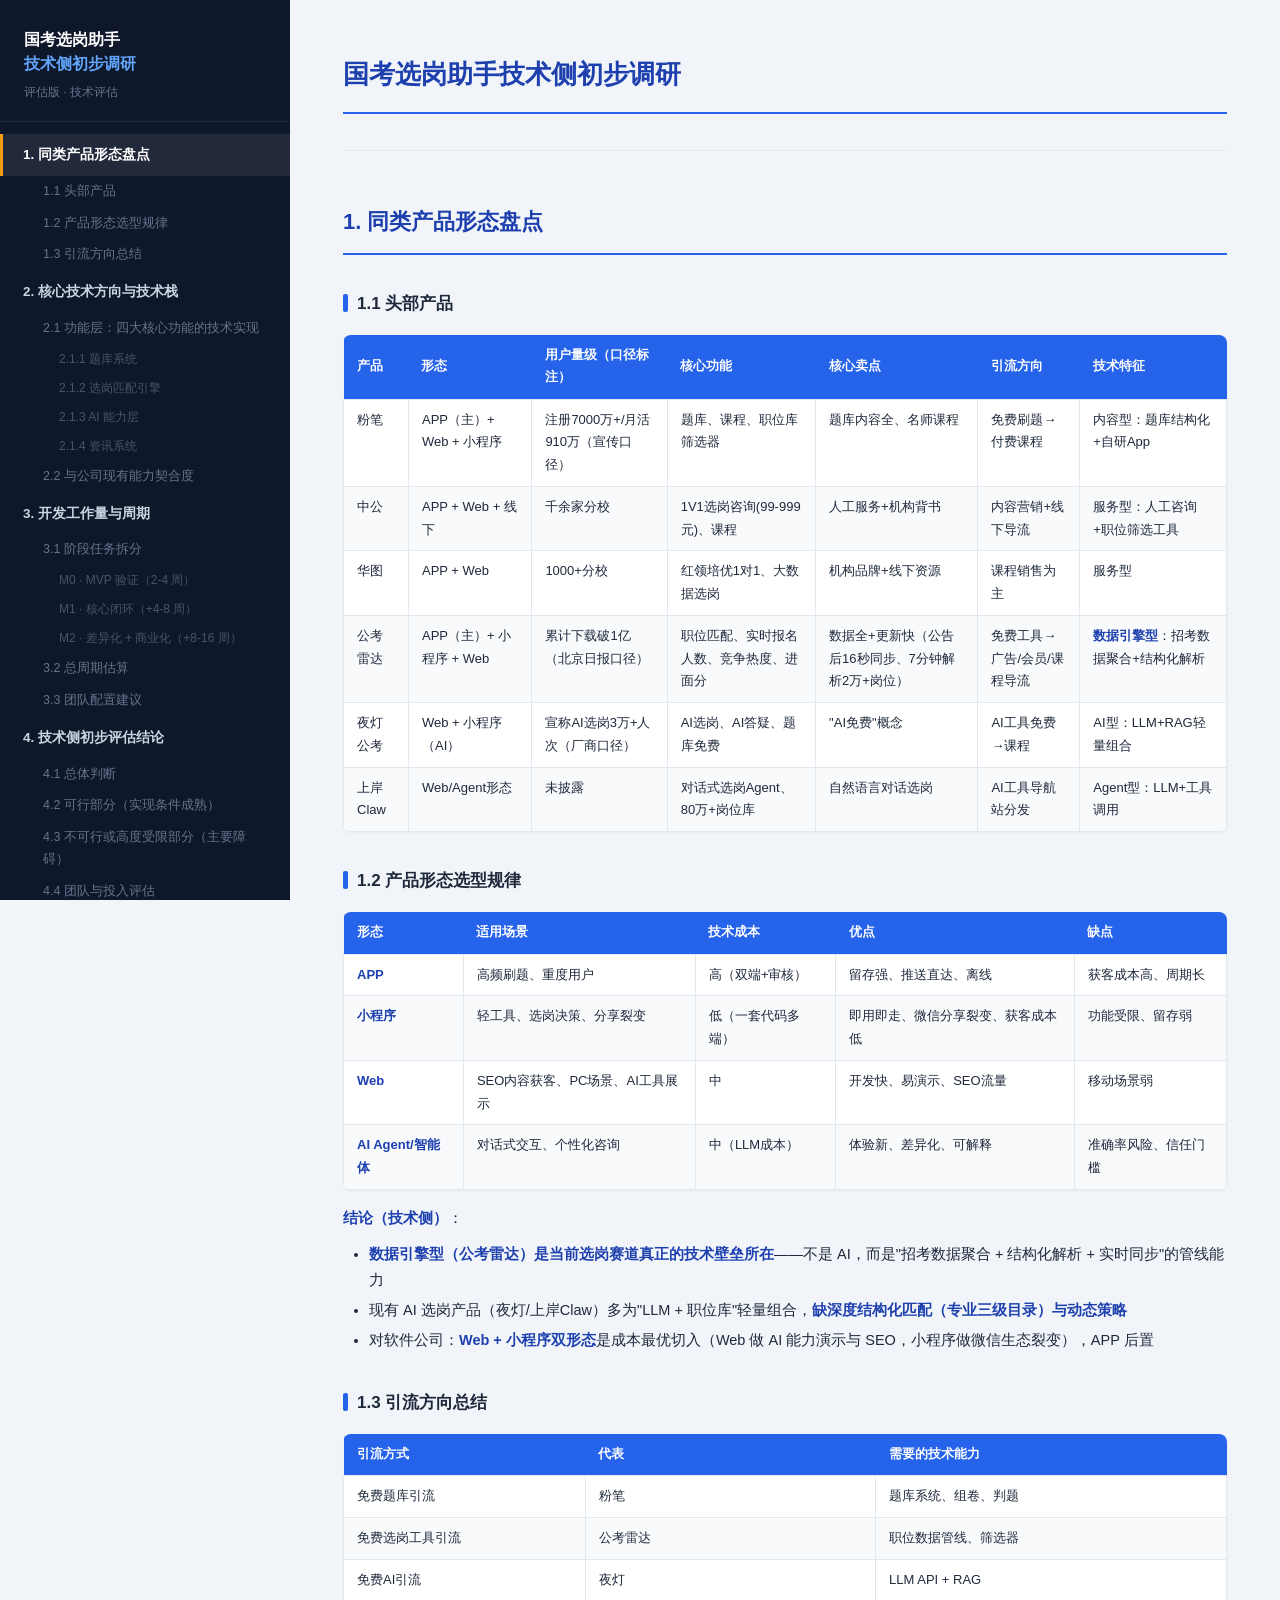
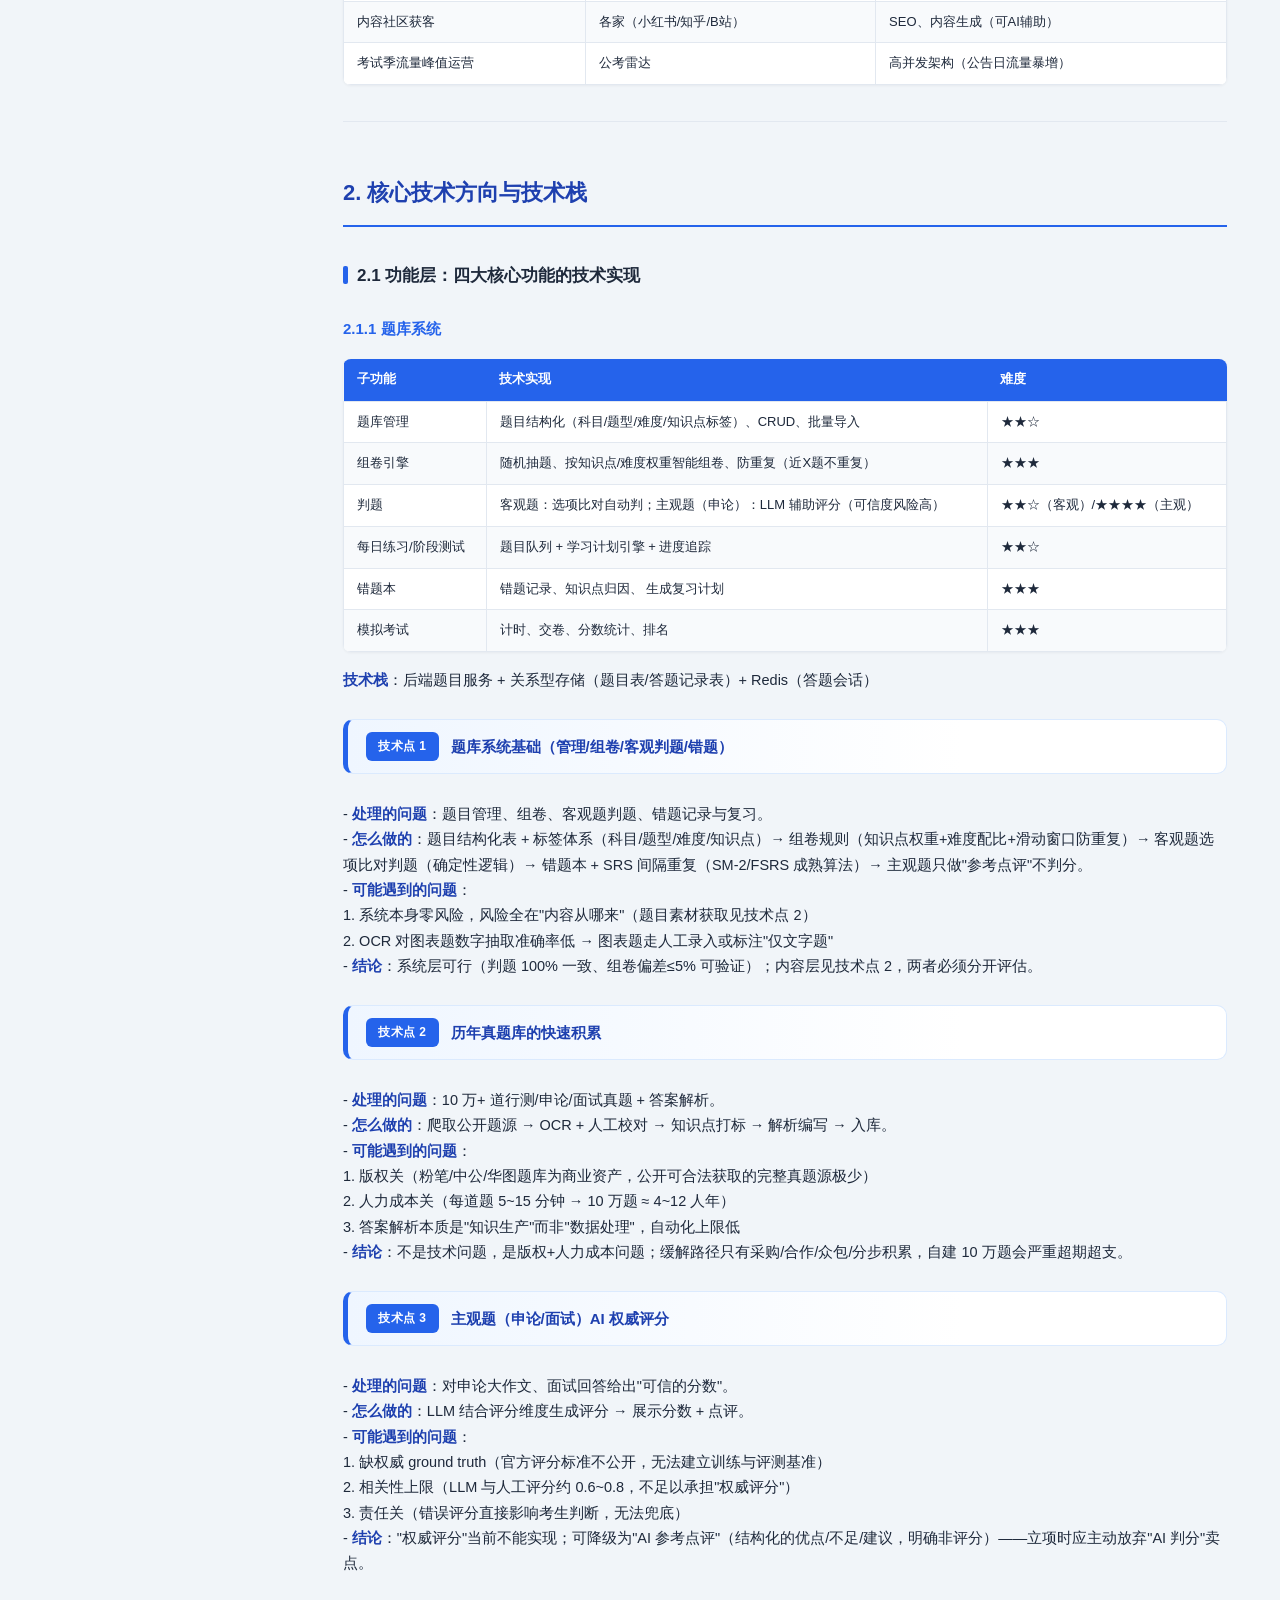
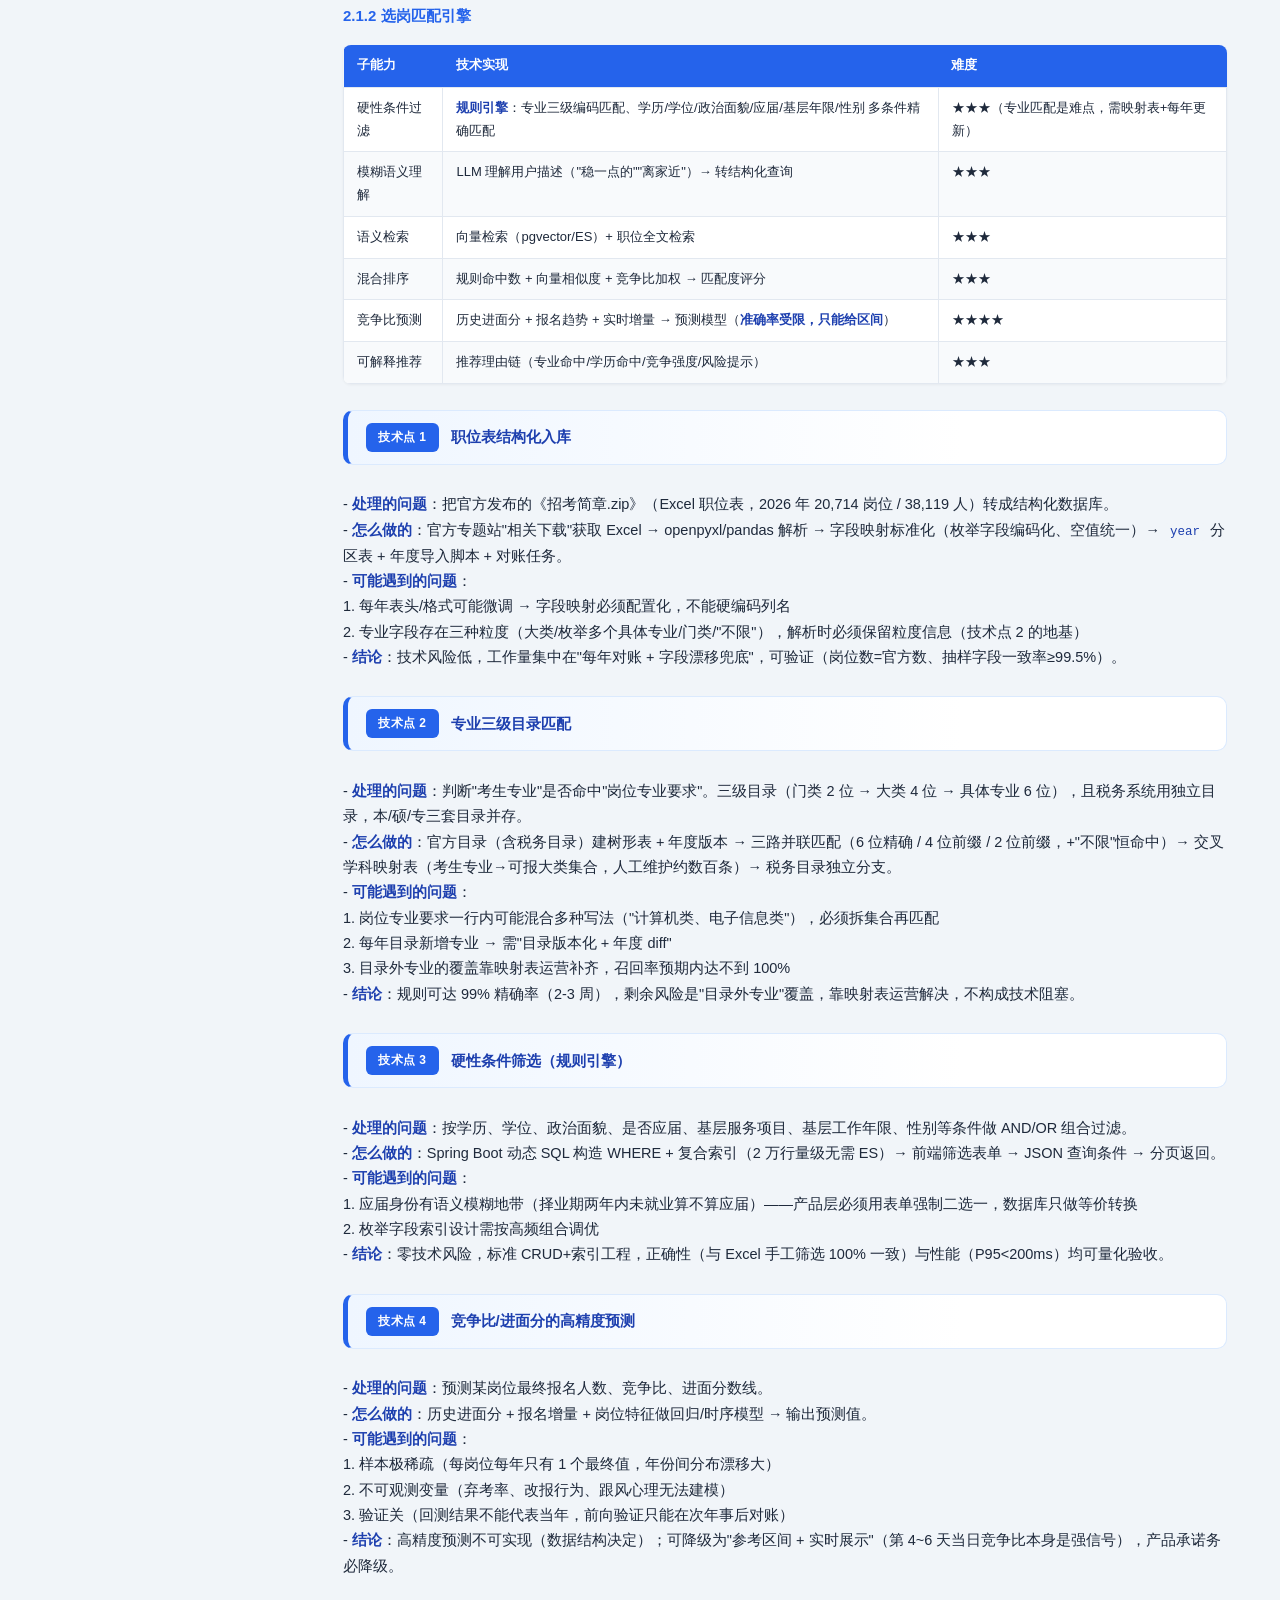
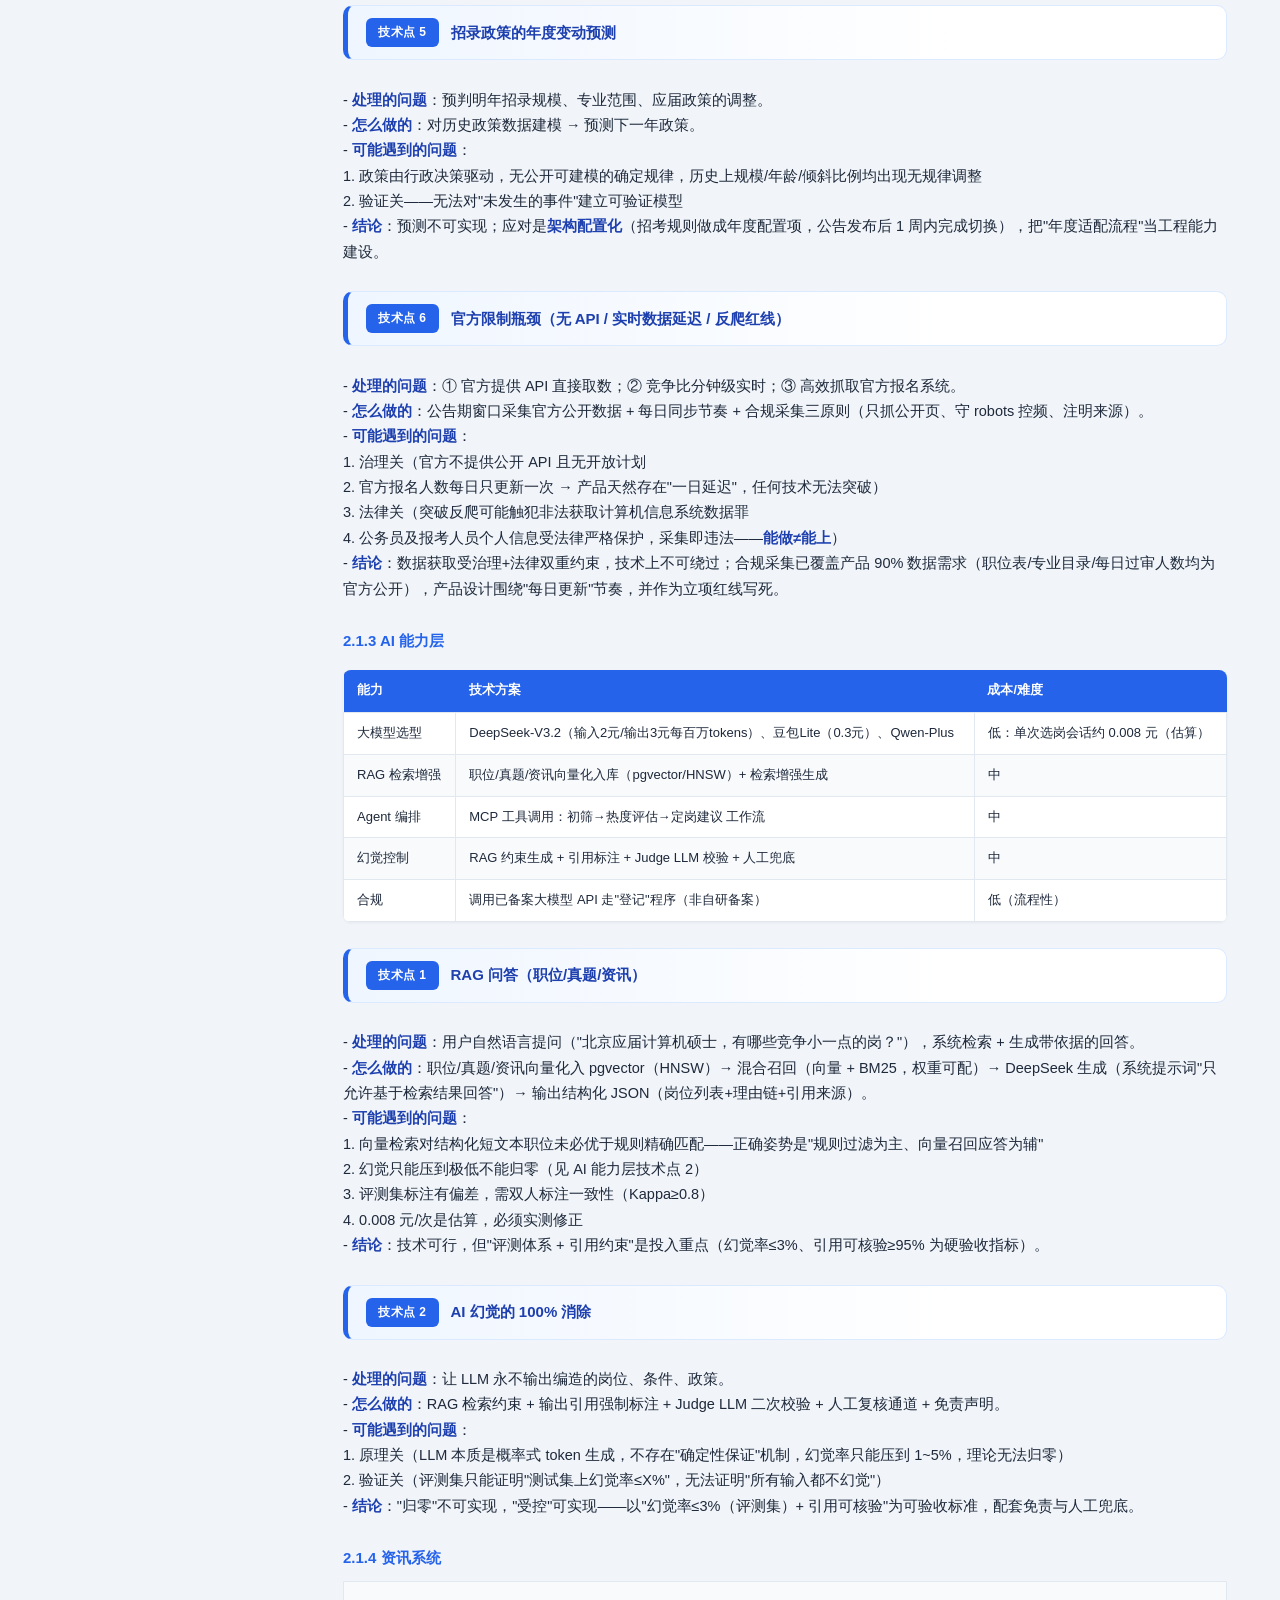
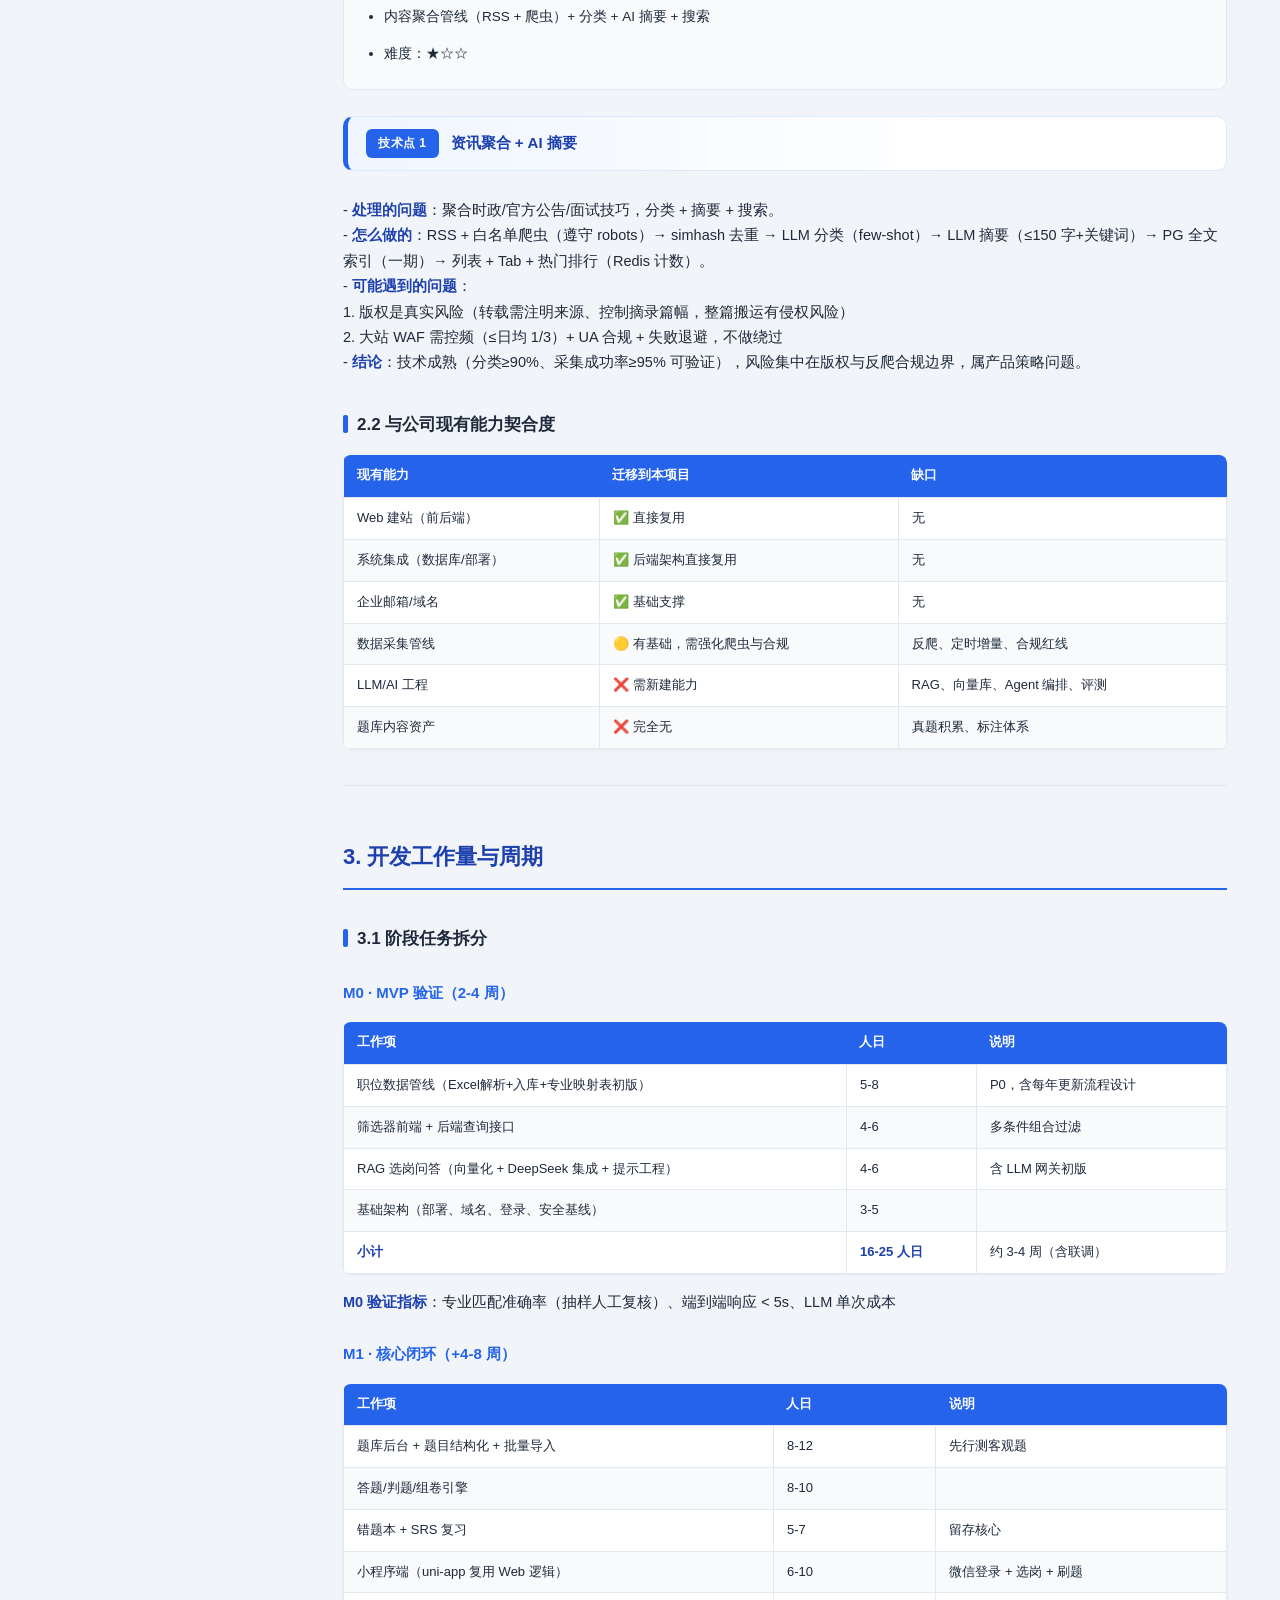
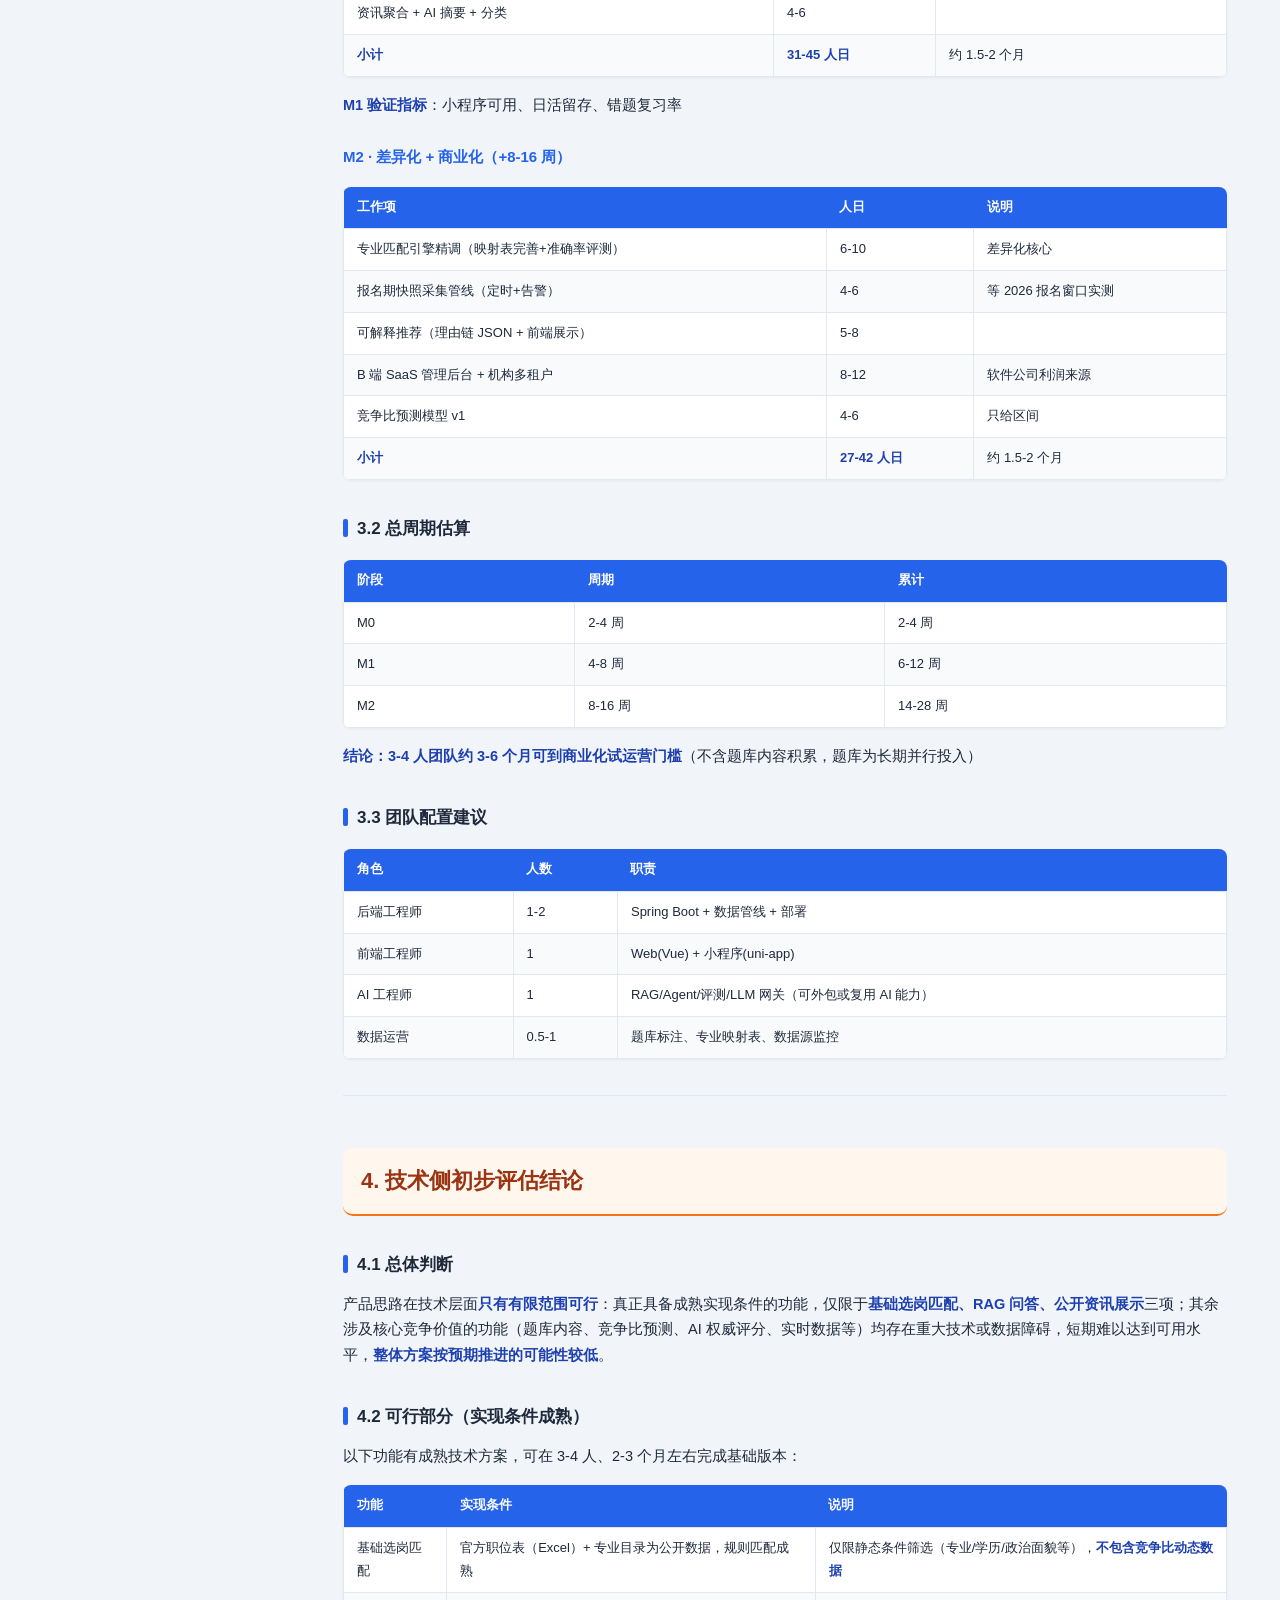
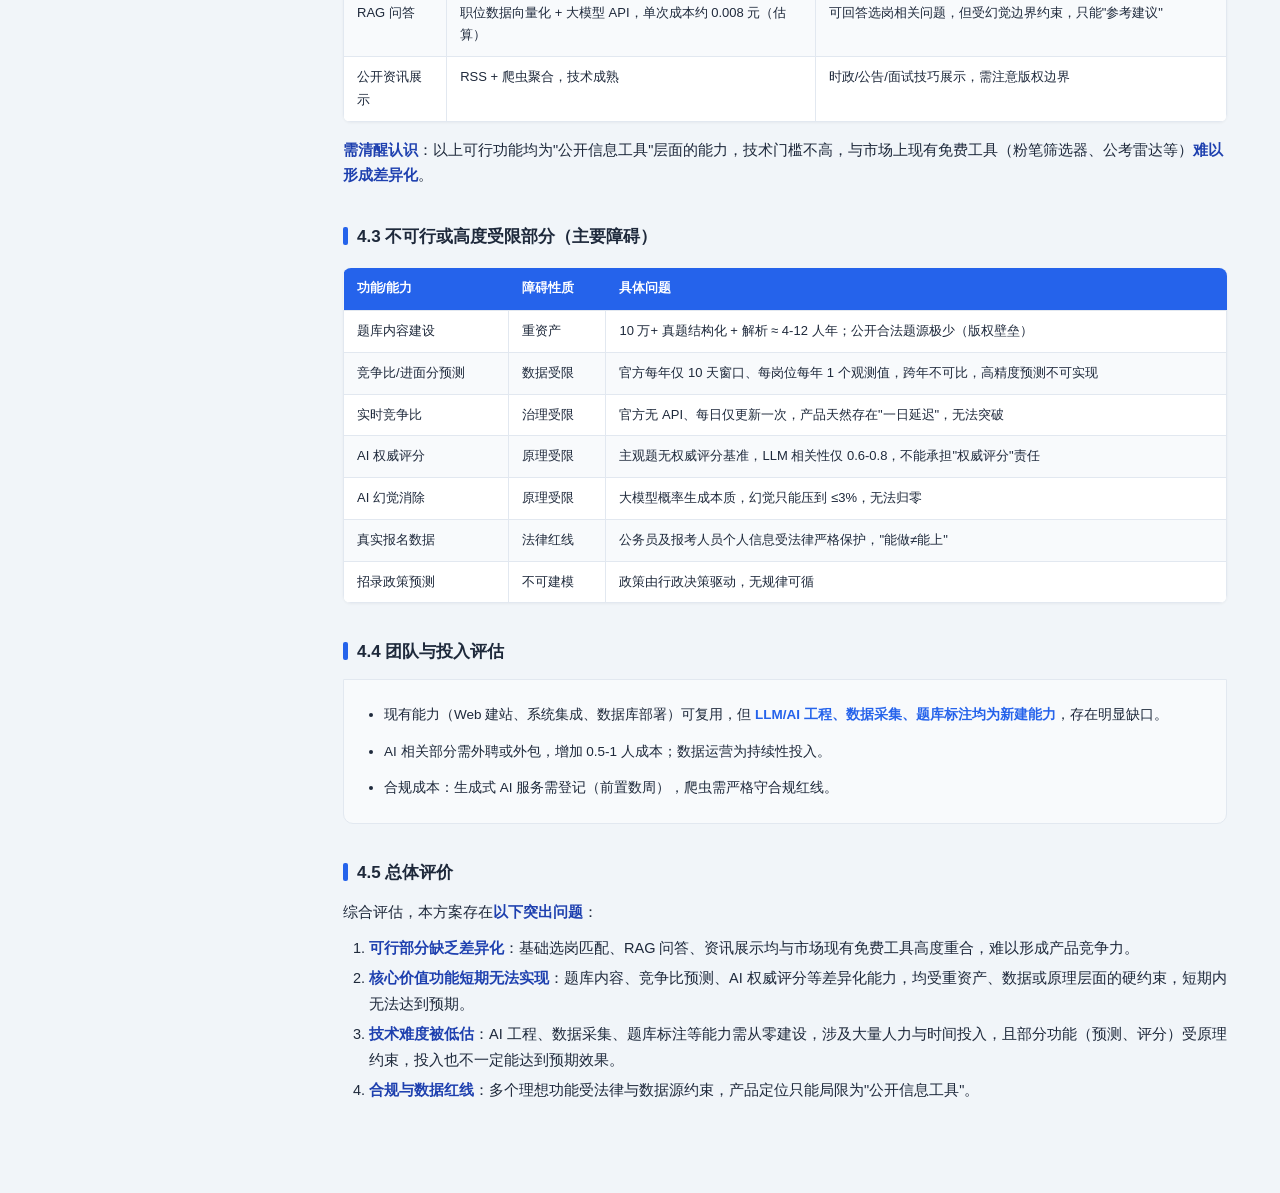
==== guokao-zhaogang-tech-eval.html @ e1d8ab49 "Add 国考选岗助手技术侧初步调研(评估版)页面" ====
<!DOCTYPE html>
<html lang="zh-CN">
<head>
<meta charset="UTF-8">
<meta name="viewport" content="width=device-width, initial-scale=1.0">
<title>国考选岗助手技术侧初步调研（评估版）</title>
<style>
:root{
  --primary:#2563eb;--primary-dark:#1e40af;--primary-light:#eff6ff;
  --accent:#f59e0b;--bg:#f1f5f9;--card:#fff;
  --text:#1e293b;--text2:#475569;--text3:#94a3b8;--border:#e2e8f0;
  --sidebar-bg:#0f172a;--sidebar-text:#94a3b8;--sidebar-active:#fff;
  --risk-bg:#fff7ed;--risk-border:#f97316;--risk-text:#9a3412;
}
*{margin:0;padding:0;box-sizing:border-box;}
html{scroll-behavior:smooth;}
body{font-family:"Microsoft YaHei","PingFang SC","Helvetica Neue",Arial,sans-serif;background:var(--bg);color:var(--text);line-height:1.75;font-size:14.5px;}
a{color:var(--primary);text-decoration:none;}
a:hover{text-decoration:underline;}
.layout{display:flex;min-height:100vh;}
.sidebar{position:fixed;top:0;left:0;width:290px;height:100vh;overflow-y:auto;background:var(--sidebar-bg);padding:28px 0 40px;z-index:100;}
.sidebar::-webkit-scrollbar{width:5px;}
.sidebar::-webkit-scrollbar-thumb{background:#334155;border-radius:3px;}
.side-brand{padding:0 24px 18px;border-bottom:1px solid #1e293b;margin-bottom:12px;}
.side-brand .logo{font-size:16px;font-weight:700;color:#fff;line-height:1.5;}
.side-brand .logo b{color:#60a5fa;}
.side-brand .sub{font-size:12px;color:#64748b;margin-top:6px;}
.nav-h2{display:block;padding:9px 24px 9px 20px;font-size:13.5px;font-weight:600;color:#cbd5e1;border-left:3px solid transparent;transition:all .15s;}
.nav-h3{display:block;padding:5px 24px 5px 40px;font-size:12.5px;color:#64748b;border-left:3px solid transparent;}
.nav-h4{display:block;padding:4px 24px 4px 56px;font-size:12px;color:#475569;border-left:3px solid transparent;}
.nav-h2:hover,.nav-h3:hover,.nav-h4:hover{color:#fff;background:rgba(255,255,255,.05);text-decoration:none;}
.nav-h2.active,.nav-h3.active,.nav-h4.active{color:#fff;border-left-color:var(--accent);background:rgba(255,255,255,.08);}
.main{margin-left:290px;flex:1;min-width:0;padding:0 0 80px;}
.content{max-width:980px;margin:0 auto;padding:44px 48px 0;}
.main h1{font-size:26px;color:var(--primary-dark);margin:8px 0 20px;padding-bottom:14px;border-bottom:2px solid var(--primary);}
.main h2{font-size:22px;color:var(--primary-dark);margin:52px 0 18px;padding-bottom:12px;border-bottom:2px solid var(--primary);scroll-margin-top:20px;}
.main h3{font-size:17px;color:var(--text);margin:34px 0 12px;scroll-margin-top:20px;position:relative;padding-left:14px;}
.main h3::before{content:"";position:absolute;left:0;top:5px;width:5px;height:18px;background:var(--primary);border-radius:2px;}
.main h4{font-size:15px;color:var(--primary);margin:26px 0 10px;scroll-margin-top:20px;}
.main p{margin:11px 0;}
.main strong{color:var(--primary-dark);}
.main ul,.main ol{margin:10px 0 10px 26px;}
.main li{margin:5px 0;}
blockquote{margin:16px 0;padding:12px 18px;background:#f8fafc;border-left:4px solid var(--accent);border-radius:0 8px 8px 0;color:var(--text2);font-size:13.5px;}
table{border-collapse:collapse;width:100%;margin:16px 0;font-size:13px;box-shadow:0 1px 3px rgba(15,23,42,.05);border-radius:8px;overflow:hidden;}
th{background:var(--primary);color:#fff;font-weight:600;padding:10px 13px;text-align:left;font-size:12.5px;}
td{padding:9px 13px;border:1px solid var(--border);vertical-align:top;background:#fff;}
tr:nth-child(even) td{background:#f8fafc;}
tr:hover td{background:var(--primary-light);}
code{background:#f1f5f9;padding:2px 6px;border-radius:4px;font-family:Consolas,Menlo,monospace;font-size:12.5px;color:var(--primary-dark);}
.tp-head{display:flex;align-items:center;gap:12px;margin:26px 0 2px;padding:12px 18px;background:linear-gradient(90deg,var(--primary-light) 0%,#fff 70%);border:1px solid #dbeafe;border-left:5px solid var(--primary);border-radius:10px;}
.tp-badge{flex-shrink:0;background:var(--primary);color:#fff;font-size:12px;font-weight:700;padding:4px 12px;border-radius:6px;letter-spacing:.5px;}
.tp-title{font-size:15px;font-weight:600;color:var(--primary-dark);}
.tp-head ~ ul, .tp-head ~ ul ul{background:#f8fafc;border:1px solid var(--border);border-radius:0 0 10px 10px;padding:14px 18px 14px 40px;margin:0 0 8px;}
.tp-head ~ ul > li{padding:4px 0;font-size:13.5px;}
.tp-head ~ ul li strong{color:var(--primary);}
.tp-head ~ ul ul{margin:6px 0 2px;padding:6px 18px 6px 30px;border:none;border-top:1px dashed var(--border);border-radius:0;background:transparent;}
/* 第4章 风险结论样式 */
.main h2:last-of-type{background:var(--risk-bg);border-bottom:2px solid var(--risk-border);color:var(--risk-text);padding:14px 18px;border-radius:10px;}
hr{border:none;border-top:1px solid var(--border);margin:36px 0;}
@media (max-width:960px){
  .sidebar{display:none;}
  .main{margin-left:0;}
  .content{padding:24px 16px 0;}
}
</style>
</head>
<body>
<div class="layout">
  <aside class="sidebar">
    <div class="side-brand">
      <div class="logo">国考选岗助手<br><b>技术侧初步调研</b></div>
      <div class="sub">评估版 · 技术评估</div>
    </div>
    <nav>
<a class="nav-h2" href="#1-同类产品形态盘点"><span class="nav-ico"></span>1. 同类产品形态盘点</a>
<a class="nav-h3" href="#1-1-头部产品">1.1 头部产品</a>
<a class="nav-h3" href="#1-2-产品形态选型规律">1.2 产品形态选型规律</a>
<a class="nav-h3" href="#1-3-引流方向总结">1.3 引流方向总结</a>
<a class="nav-h2" href="#2-核心技术方向与技术栈"><span class="nav-ico"></span>2. 核心技术方向与技术栈</a>
<a class="nav-h3" href="#2-1-功能层-四大核心功能的技术实现">2.1 功能层：四大核心功能的技术实现</a>
<a class="nav-h4" href="#2-1-1-题库系统">2.1.1 题库系统</a>
<a class="nav-h4" href="#2-1-2-选岗匹配引擎">2.1.2 选岗匹配引擎</a>
<a class="nav-h4" href="#2-1-3-ai-能力层">2.1.3 AI 能力层</a>
<a class="nav-h4" href="#2-1-4-资讯系统">2.1.4 资讯系统</a>
<a class="nav-h3" href="#2-2-与公司现有能力契合度">2.2 与公司现有能力契合度</a>
<a class="nav-h2" href="#3-开发工作量与周期"><span class="nav-ico"></span>3. 开发工作量与周期</a>
<a class="nav-h3" href="#3-1-阶段任务拆分">3.1 阶段任务拆分</a>
<a class="nav-h4" href="#m0-mvp-验证-2-4-周">M0 · MVP 验证（2-4 周）</a>
<a class="nav-h4" href="#m1-核心闭环-4-8-周">M1 · 核心闭环（+4-8 周）</a>
<a class="nav-h4" href="#m2-差异化-商业化-8-16-周">M2 · 差异化 + 商业化（+8-16 周）</a>
<a class="nav-h3" href="#3-2-总周期估算">3.2 总周期估算</a>
<a class="nav-h3" href="#3-3-团队配置建议">3.3 团队配置建议</a>
<a class="nav-h2" href="#4-技术侧初步评估结论"><span class="nav-ico"></span>4. 技术侧初步评估结论</a>
<a class="nav-h3" href="#4-1-总体判断">4.1 总体判断</a>
<a class="nav-h3" href="#4-2-可行部分-实现条件成熟">4.2 可行部分（实现条件成熟）</a>
<a class="nav-h3" href="#4-3-不可行或高度受限部分-主要障碍">4.3 不可行或高度受限部分（主要障碍）</a>
<a class="nav-h3" href="#4-4-团队与投入评估">4.4 团队与投入评估</a>
<a class="nav-h3" href="#4-5-总体评价">4.5 总体评价</a>
    </nav>
  </aside>
  <main class="main">
    <div class="content">
      <h1>国考选岗助手技术侧初步调研</h1>
<hr />
<h2 id="1-同类产品形态盘点">1. 同类产品形态盘点</h2>
<h3 id="1-1-头部产品">1.1 头部产品</h3>
<table>
<thead>
<tr>
<th>产品</th>
<th>形态</th>
<th>用户量级（口径标注）</th>
<th>核心功能</th>
<th>核心卖点</th>
<th>引流方向</th>
<th>技术特征</th>
</tr>
</thead>
<tbody>
<tr>
<td>粉笔</td>
<td>APP（主）+ Web + 小程序</td>
<td>注册7000万+/月活910万（宣传口径）</td>
<td>题库、课程、职位库筛选器</td>
<td>题库内容全、名师课程</td>
<td>免费刷题→付费课程</td>
<td>内容型：题库结构化+自研App</td>
</tr>
<tr>
<td>中公</td>
<td>APP + Web + 线下</td>
<td>千余家分校</td>
<td>1V1选岗咨询(99-999元)、课程</td>
<td>人工服务+机构背书</td>
<td>内容营销+线下导流</td>
<td>服务型：人工咨询+职位筛选工具</td>
</tr>
<tr>
<td>华图</td>
<td>APP + Web</td>
<td>1000+分校</td>
<td>红领培优1对1、大数据选岗</td>
<td>机构品牌+线下资源</td>
<td>课程销售为主</td>
<td>服务型</td>
</tr>
<tr>
<td>公考雷达</td>
<td>APP（主）+ 小程序 + Web</td>
<td>累计下载破1亿（北京日报口径）</td>
<td>职位匹配、实时报名人数、竞争热度、进面分</td>
<td>数据全+更新快（公告后16秒同步、7分钟解析2万+岗位）</td>
<td>免费工具→广告/会员/课程导流</td>
<td><strong>数据引擎型</strong>：招考数据聚合+结构化解析</td>
</tr>
<tr>
<td>夜灯公考</td>
<td>Web + 小程序（AI）</td>
<td>宣称AI选岗3万+人次（厂商口径）</td>
<td>AI选岗、AI答疑、题库免费</td>
<td>"AI免费"概念</td>
<td>AI工具免费→课程</td>
<td>AI型：LLM+RAG轻量组合</td>
</tr>
<tr>
<td>上岸Claw</td>
<td>Web/Agent形态</td>
<td>未披露</td>
<td>对话式选岗Agent、80万+岗位库</td>
<td>自然语言对话选岗</td>
<td>AI工具导航站分发</td>
<td>Agent型：LLM+工具调用</td>
</tr>
</tbody>
</table>
<h3 id="1-2-产品形态选型规律">1.2 产品形态选型规律</h3>
<table>
<thead>
<tr>
<th>形态</th>
<th>适用场景</th>
<th>技术成本</th>
<th>优点</th>
<th>缺点</th>
</tr>
</thead>
<tbody>
<tr>
<td><strong>APP</strong></td>
<td>高频刷题、重度用户</td>
<td>高（双端+审核）</td>
<td>留存强、推送直达、离线</td>
<td>获客成本高、周期长</td>
</tr>
<tr>
<td><strong>小程序</strong></td>
<td>轻工具、选岗决策、分享裂变</td>
<td>低（一套代码多端）</td>
<td>即用即走、微信分享裂变、获客成本低</td>
<td>功能受限、留存弱</td>
</tr>
<tr>
<td><strong>Web</strong></td>
<td>SEO内容获客、PC场景、AI工具展示</td>
<td>中</td>
<td>开发快、易演示、SEO流量</td>
<td>移动场景弱</td>
</tr>
<tr>
<td><strong>AI Agent/智能体</strong></td>
<td>对话式交互、个性化咨询</td>
<td>中（LLM成本）</td>
<td>体验新、差异化、可解释</td>
<td>准确率风险、信任门槛</td>
</tr>
</tbody>
</table>
<p><strong>结论（技术侧）</strong>：</p>
<ul>
<li><strong>数据引擎型（公考雷达）是当前选岗赛道真正的技术壁垒所在</strong>——不是 AI，而是"招考数据聚合 + 结构化解析 + 实时同步"的管线能力</li>
<li>现有 AI 选岗产品（夜灯/上岸Claw）多为"LLM + 职位库"轻量组合，<strong>缺深度结构化匹配（专业三级目录）与动态策略</strong></li>
<li>对软件公司：<strong>Web + 小程序双形态</strong>是成本最优切入（Web 做 AI 能力演示与 SEO，小程序做微信生态裂变），APP 后置</li>
</ul>
<h3 id="1-3-引流方向总结">1.3 引流方向总结</h3>
<table>
<thead>
<tr>
<th>引流方式</th>
<th>代表</th>
<th>需要的技术能力</th>
</tr>
</thead>
<tbody>
<tr>
<td>免费题库引流</td>
<td>粉笔</td>
<td>题库系统、组卷、判题</td>
</tr>
<tr>
<td>免费选岗工具引流</td>
<td>公考雷达</td>
<td>职位数据管线、筛选器</td>
</tr>
<tr>
<td>免费AI引流</td>
<td>夜灯</td>
<td>LLM API + RAG</td>
</tr>
<tr>
<td>内容社区获客</td>
<td>各家（小红书/知乎/B站）</td>
<td>SEO、内容生成（可AI辅助）</td>
</tr>
<tr>
<td>考试季流量峰值运营</td>
<td>公考雷达</td>
<td>高并发架构（公告日流量暴增）</td>
</tr>
</tbody>
</table>
<hr />
<h2 id="2-核心技术方向与技术栈">2. 核心技术方向与技术栈</h2>
<h3 id="2-1-功能层-四大核心功能的技术实现">2.1 功能层：四大核心功能的技术实现</h3>
<h4 id="2-1-1-题库系统">2.1.1 题库系统</h4>
<table>
<thead>
<tr>
<th>子功能</th>
<th>技术实现</th>
<th>难度</th>
</tr>
</thead>
<tbody>
<tr>
<td>题库管理</td>
<td>题目结构化（科目/题型/难度/知识点标签）、CRUD、批量导入</td>
<td>★★☆</td>
</tr>
<tr>
<td>组卷引擎</td>
<td>随机抽题、按知识点/难度权重智能组卷、防重复（近X题不重复）</td>
<td>★★★</td>
</tr>
<tr>
<td>判题</td>
<td>客观题：选项比对自动判；主观题（申论）：LLM 辅助评分（可信度风险高）</td>
<td>★★☆（客观）/★★★★（主观）</td>
</tr>
<tr>
<td>每日练习/阶段测试</td>
<td>题目队列 + 学习计划引擎 + 进度追踪</td>
<td>★★☆</td>
</tr>
<tr>
<td>错题本</td>
<td>错题记录、知识点归因、 生成复习计划</td>
<td>★★★</td>
</tr>
<tr>
<td>模拟考试</td>
<td>计时、交卷、分数统计、排名</td>
<td>★★★</td>
</tr>
</tbody>
</table>
<p><strong>技术栈</strong>：后端题目服务 + 关系型存储（题目表/答题记录表）+ Redis（答题会话）</p>
<p><div class="tp-head"><span class="tp-badge">技术点 1</span><span class="tp-title">题库系统基础（管理/组卷/客观判题/错题）</span></div><br />
- <strong>处理的问题</strong>：题目管理、组卷、客观题判题、错题记录与复习。<br />
- <strong>怎么做的</strong>：题目结构化表 + 标签体系（科目/题型/难度/知识点）→ 组卷规则（知识点权重+难度配比+滑动窗口防重复）→ 客观题选项比对判题（确定性逻辑）→ 错题本 + SRS 间隔重复（SM-2/FSRS 成熟算法）→ 主观题只做"参考点评"不判分。<br />
- <strong>可能遇到的问题</strong>：<br />
   1. 系统本身零风险，风险全在"内容从哪来"（题目素材获取见技术点 2）<br />
   2. OCR 对图表题数字抽取准确率低 → 图表题走人工录入或标注"仅文字题"<br />
- <strong>结论</strong>：系统层可行（判题 100% 一致、组卷偏差≤5% 可验证）；内容层见技术点 2，两者必须分开评估。</p>
<p><div class="tp-head"><span class="tp-badge">技术点 2</span><span class="tp-title">历年真题库的快速积累</span></div><br />
- <strong>处理的问题</strong>：10 万+ 道行测/申论/面试真题 + 答案解析。<br />
- <strong>怎么做的</strong>：爬取公开题源 → OCR + 人工校对 → 知识点打标 → 解析编写 → 入库。<br />
- <strong>可能遇到的问题</strong>：<br />
   1. 版权关（粉笔/中公/华图题库为商业资产，公开可合法获取的完整真题源极少）<br />
   2. 人力成本关（每道题 5~15 分钟 → 10 万题 ≈ 4~12 人年）<br />
   3. 答案解析本质是"知识生产"而非"数据处理"，自动化上限低<br />
- <strong>结论</strong>：不是技术问题，是版权+人力成本问题；缓解路径只有采购/合作/众包/分步积累，自建 10 万题会严重超期超支。</p>
<p><div class="tp-head"><span class="tp-badge">技术点 3</span><span class="tp-title">主观题（申论/面试）AI 权威评分</span></div><br />
- <strong>处理的问题</strong>：对申论大作文、面试回答给出"可信的分数"。<br />
- <strong>怎么做的</strong>：LLM 结合评分维度生成评分 → 展示分数 + 点评。<br />
- <strong>可能遇到的问题</strong>：<br />
   1. 缺权威 ground truth（官方评分标准不公开，无法建立训练与评测基准）<br />
   2. 相关性上限（LLM 与人工评分约 0.6~0.8，不足以承担"权威评分"）<br />
   3. 责任关（错误评分直接影响考生判断，无法兜底）<br />
- <strong>结论</strong>："权威评分"当前不能实现；可降级为"AI 参考点评"（结构化的优点/不足/建议，明确非评分）——立项时应主动放弃"AI 判分"卖点。</p>
<h4 id="2-1-2-选岗匹配引擎">2.1.2 选岗匹配引擎</h4>
<table>
<thead>
<tr>
<th>子能力</th>
<th>技术实现</th>
<th>难度</th>
</tr>
</thead>
<tbody>
<tr>
<td>硬性条件过滤</td>
<td><strong>规则引擎</strong>：专业三级编码匹配、学历/学位/政治面貌/应届/基层年限/性别 多条件精确匹配</td>
<td>★★★（专业匹配是难点，需映射表+每年更新）</td>
</tr>
<tr>
<td>模糊语义理解</td>
<td>LLM 理解用户描述（"稳一点的""离家近"）→ 转结构化查询</td>
<td>★★★</td>
</tr>
<tr>
<td>语义检索</td>
<td>向量检索（pgvector/ES）+ 职位全文检索</td>
<td>★★★</td>
</tr>
<tr>
<td>混合排序</td>
<td>规则命中数 + 向量相似度 + 竞争比加权 → 匹配度评分</td>
<td>★★★</td>
</tr>
<tr>
<td>竞争比预测</td>
<td>历史进面分 + 报名趋势 + 实时增量 → 预测模型（<strong>准确率受限，只能给区间</strong>）</td>
<td>★★★★</td>
</tr>
<tr>
<td>可解释推荐</td>
<td>推荐理由链（专业命中/学历命中/竞争强度/风险提示）</td>
<td>★★★</td>
</tr>
</tbody>
</table>
<p><div class="tp-head"><span class="tp-badge">技术点 1</span><span class="tp-title">职位表结构化入库</span></div><br />
- <strong>处理的问题</strong>：把官方发布的《招考简章.zip》（Excel 职位表，2026 年 20,714 岗位 / 38,119 人）转成结构化数据库。<br />
- <strong>怎么做的</strong>：官方专题站"相关下载"获取 Excel → openpyxl/pandas 解析 → 字段映射标准化（枚举字段编码化、空值统一）→ <code>year</code> 分区表 + 年度导入脚本 + 对账任务。<br />
- <strong>可能遇到的问题</strong>：<br />
   1. 每年表头/格式可能微调 → 字段映射必须配置化，不能硬编码列名<br />
   2. 专业字段存在三种粒度（大类/枚举多个具体专业/门类/"不限"），解析时必须保留粒度信息（技术点 2 的地基）<br />
- <strong>结论</strong>：技术风险低，工作量集中在"每年对账 + 字段漂移兜底"，可验证（岗位数=官方数、抽样字段一致率≥99.5%）。</p>
<p><div class="tp-head"><span class="tp-badge">技术点 2</span><span class="tp-title">专业三级目录匹配</span></div><br />
- <strong>处理的问题</strong>：判断"考生专业"是否命中"岗位专业要求"。三级目录（门类 2 位 → 大类 4 位 → 具体专业 6 位），且税务系统用独立目录，本/硕/专三套目录并存。<br />
- <strong>怎么做的</strong>：官方目录（含税务目录）建树形表 + 年度版本 → 三路并联匹配（6 位精确 / 4 位前缀 / 2 位前缀，+"不限"恒命中）→ 交叉学科映射表（考生专业→可报大类集合，人工维护约数百条）→ 税务目录独立分支。<br />
- <strong>可能遇到的问题</strong>：<br />
   1. 岗位专业要求一行内可能混合多种写法（"计算机类、电子信息类"），必须拆集合再匹配<br />
   2. 每年目录新增专业 → 需"目录版本化 + 年度 diff"<br />
   3. 目录外专业的覆盖靠映射表运营补齐，召回率预期内达不到 100%<br />
- <strong>结论</strong>：规则可达 99% 精确率（2-3 周），剩余风险是"目录外专业"覆盖，靠映射表运营解决，不构成技术阻塞。</p>
<p><div class="tp-head"><span class="tp-badge">技术点 3</span><span class="tp-title">硬性条件筛选（规则引擎）</span></div><br />
- <strong>处理的问题</strong>：按学历、学位、政治面貌、是否应届、基层服务项目、基层工作年限、性别等条件做 AND/OR 组合过滤。<br />
- <strong>怎么做的</strong>：Spring Boot 动态 SQL 构造 WHERE + 复合索引（2 万行量级无需 ES）→ 前端筛选表单 → JSON 查询条件 → 分页返回。<br />
- <strong>可能遇到的问题</strong>：<br />
   1. 应届身份有语义模糊地带（择业期两年内未就业算不算应届）——产品层必须用表单强制二选一，数据库只做等价转换<br />
   2. 枚举字段索引设计需按高频组合调优<br />
- <strong>结论</strong>：零技术风险，标准 CRUD+索引工程，正确性（与 Excel 手工筛选 100% 一致）与性能（P95&lt;200ms）均可量化验收。</p>
<p><div class="tp-head"><span class="tp-badge">技术点 4</span><span class="tp-title">竞争比/进面分的高精度预测</span></div><br />
- <strong>处理的问题</strong>：预测某岗位最终报名人数、竞争比、进面分数线。<br />
- <strong>怎么做的</strong>：历史进面分 + 报名增量 + 岗位特征做回归/时序模型 → 输出预测值。<br />
- <strong>可能遇到的问题</strong>：<br />
   1. 样本极稀疏（每岗位每年只有 1 个最终值，年份间分布漂移大）<br />
   2. 不可观测变量（弃考率、改报行为、跟风心理无法建模）<br />
   3. 验证关（回测结果不能代表当年，前向验证只能在次年事后对账）<br />
- <strong>结论</strong>：高精度预测不可实现（数据结构决定）；可降级为"参考区间 + 实时展示"（第 4~6 天当日竞争比本身是强信号），产品承诺务必降级。</p>
<p><div class="tp-head"><span class="tp-badge">技术点 5</span><span class="tp-title">招录政策的年度变动预测</span></div><br />
- <strong>处理的问题</strong>：预判明年招录规模、专业范围、应届政策的调整。<br />
- <strong>怎么做的</strong>：对历史政策数据建模 → 预测下一年政策。<br />
- <strong>可能遇到的问题</strong>：<br />
   1. 政策由行政决策驱动，无公开可建模的确定规律，历史上规模/年龄/倾斜比例均出现无规律调整<br />
   2. 验证关——无法对"未发生的事件"建立可验证模型<br />
- <strong>结论</strong>：预测不可实现；应对是<strong>架构配置化</strong>（招考规则做成年度配置项，公告发布后 1 周内完成切换），把"年度适配流程"当工程能力建设。</p>
<p><div class="tp-head"><span class="tp-badge">技术点 6</span><span class="tp-title">官方限制瓶颈（无 API / 实时数据延迟 / 反爬红线）</span></div><br />
- <strong>处理的问题</strong>：① 官方提供 API 直接取数；② 竞争比分钟级实时；③ 高效抓取官方报名系统。<br />
- <strong>怎么做的</strong>：公告期窗口采集官方公开数据 + 每日同步节奏 + 合规采集三原则（只抓公开页、守 robots 控频、注明来源）。<br />
- <strong>可能遇到的问题</strong>：<br />
   1. 治理关（官方不提供公开 API 且无开放计划<br />
   2. 官方报名人数每日只更新一次 → 产品天然存在"一日延迟"，任何技术无法突破）<br />
   3. 法律关（突破反爬可能触犯非法获取计算机信息系统数据罪<br />
   4. 公务员及报考人员个人信息受法律严格保护，采集即违法——<strong>能做≠能上</strong>）<br />
- <strong>结论</strong>：数据获取受治理+法律双重约束，技术上不可绕过；合规采集已覆盖产品 90% 数据需求（职位表/专业目录/每日过审人数均为官方公开），产品设计围绕"每日更新"节奏，并作为立项红线写死。</p>
<h4 id="2-1-3-ai-能力层">2.1.3 AI 能力层</h4>
<table>
<thead>
<tr>
<th>能力</th>
<th>技术方案</th>
<th>成本/难度</th>
</tr>
</thead>
<tbody>
<tr>
<td>大模型选型</td>
<td>DeepSeek-V3.2（输入2元/输出3元每百万tokens）、豆包Lite（0.3元）、Qwen-Plus</td>
<td>低：单次选岗会话约 0.008 元（估算）</td>
</tr>
<tr>
<td>RAG 检索增强</td>
<td>职位/真题/资讯向量化入库（pgvector/HNSW）+ 检索增强生成</td>
<td>中</td>
</tr>
<tr>
<td>Agent 编排</td>
<td>MCP 工具调用：初筛→热度评估→定岗建议 工作流</td>
<td>中</td>
</tr>
<tr>
<td>幻觉控制</td>
<td>RAG 约束生成 + 引用标注 + Judge LLM 校验 + 人工兜底</td>
<td>中</td>
</tr>
<tr>
<td>合规</td>
<td>调用已备案大模型 API 走"登记"程序（非自研备案）</td>
<td>低（流程性）</td>
</tr>
</tbody>
</table>
<p><div class="tp-head"><span class="tp-badge">技术点 1</span><span class="tp-title">RAG 问答（职位/真题/资讯）</span></div><br />
- <strong>处理的问题</strong>：用户自然语言提问（"北京应届计算机硕士，有哪些竞争小一点的岗？"），系统检索 + 生成带依据的回答。<br />
- <strong>怎么做的</strong>：职位/真题/资讯向量化入 pgvector（HNSW）→ 混合召回（向量 + BM25，权重可配）→ DeepSeek 生成（系统提示词"只允许基于检索结果回答"）→ 输出结构化 JSON（岗位列表+理由链+引用来源）。<br />
- <strong>可能遇到的问题</strong>：<br />
   1. 向量检索对结构化短文本职位未必优于规则精确匹配——正确姿势是"规则过滤为主、向量召回应答为辅"<br />
   2. 幻觉只能压到极低不能归零（见 AI 能力层技术点 2）<br />
   3. 评测集标注有偏差，需双人标注一致性（Kappa≥0.8）<br />
   4. 0.008 元/次是估算，必须实测修正<br />
- <strong>结论</strong>：技术可行，但"评测体系 + 引用约束"是投入重点（幻觉率≤3%、引用可核验≥95% 为硬验收指标）。</p>
<p><div class="tp-head"><span class="tp-badge">技术点 2</span><span class="tp-title">AI 幻觉的 100% 消除</span></div><br />
- <strong>处理的问题</strong>：让 LLM 永不输出编造的岗位、条件、政策。<br />
- <strong>怎么做的</strong>：RAG 检索约束 + 输出引用强制标注 + Judge LLM 二次校验 + 人工复核通道 + 免责声明。<br />
- <strong>可能遇到的问题</strong>：<br />
   1. 原理关（LLM 本质是概率式 token 生成，不存在"确定性保证"机制，幻觉率只能压到 1~5%，理论无法归零）<br />
   2. 验证关（评测集只能证明"测试集上幻觉率≤X%"，无法证明"所有输入都不幻觉"）<br />
- <strong>结论</strong>："归零"不可实现，"受控"可实现——以"幻觉率≤3%（评测集）+ 引用可核验"为可验收标准，配套免责与人工兜底。</p>
<h4 id="2-1-4-资讯系统">2.1.4 资讯系统</h4>
<ul>
<li>内容聚合管线（RSS + 爬虫）+ 分类 + AI 摘要 + 搜索</li>
<li>难度：★☆☆</li>
</ul>
<p><div class="tp-head"><span class="tp-badge">技术点 1</span><span class="tp-title">资讯聚合 + AI 摘要</span></div><br />
- <strong>处理的问题</strong>：聚合时政/官方公告/面试技巧，分类 + 摘要 + 搜索。<br />
- <strong>怎么做的</strong>：RSS + 白名单爬虫（遵守 robots）→ simhash 去重 → LLM 分类（few-shot）→ LLM 摘要（≤150 字+关键词）→ PG 全文索引（一期）→ 列表 + Tab + 热门排行（Redis 计数）。<br />
- <strong>可能遇到的问题</strong>：<br />
   1. 版权是真实风险（转载需注明来源、控制摘录篇幅，整篇搬运有侵权风险）<br />
   2. 大站 WAF 需控频（≤日均 1/3）+ UA 合规 + 失败退避，不做绕过<br />
- <strong>结论</strong>：技术成熟（分类≥90%、采集成功率≥95% 可验证），风险集中在版权与反爬合规边界，属产品策略问题。</p>
<h3 id="2-2-与公司现有能力契合度">2.2 与公司现有能力契合度</h3>
<table>
<thead>
<tr>
<th>现有能力</th>
<th>迁移到本项目</th>
<th>缺口</th>
</tr>
</thead>
<tbody>
<tr>
<td>Web 建站（前后端）</td>
<td>✅ 直接复用</td>
<td>无</td>
</tr>
<tr>
<td>系统集成（数据库/部署）</td>
<td>✅ 后端架构直接复用</td>
<td>无</td>
</tr>
<tr>
<td>企业邮箱/域名</td>
<td>✅ 基础支撑</td>
<td>无</td>
</tr>
<tr>
<td>数据采集管线</td>
<td>🟡 有基础，需强化爬虫与合规</td>
<td>反爬、定时增量、合规红线</td>
</tr>
<tr>
<td>LLM/AI 工程</td>
<td>❌ 需新建能力</td>
<td>RAG、向量库、Agent 编排、评测</td>
</tr>
<tr>
<td>题库内容资产</td>
<td>❌ 完全无</td>
<td>真题积累、标注体系</td>
</tr>
</tbody>
</table>
<hr />
<h2 id="3-开发工作量与周期">3. 开发工作量与周期</h2>
<h3 id="3-1-阶段任务拆分">3.1 阶段任务拆分</h3>
<h4 id="m0-mvp-验证-2-4-周">M0 · MVP 验证（2-4 周）</h4>
<table>
<thead>
<tr>
<th>工作项</th>
<th>人日</th>
<th>说明</th>
</tr>
</thead>
<tbody>
<tr>
<td>职位数据管线（Excel解析+入库+专业映射表初版）</td>
<td>5-8</td>
<td>P0，含每年更新流程设计</td>
</tr>
<tr>
<td>筛选器前端 + 后端查询接口</td>
<td>4-6</td>
<td>多条件组合过滤</td>
</tr>
<tr>
<td>RAG 选岗问答（向量化 + DeepSeek 集成 + 提示工程）</td>
<td>4-6</td>
<td>含 LLM 网关初版</td>
</tr>
<tr>
<td>基础架构（部署、域名、登录、安全基线）</td>
<td>3-5</td>
<td></td>
</tr>
<tr>
<td><strong>小计</strong></td>
<td><strong>16-25 人日</strong></td>
<td>约 3-4 周（含联调）</td>
</tr>
</tbody>
</table>
<p><strong>M0 验证指标</strong>：专业匹配准确率（抽样人工复核）、端到端响应 &lt; 5s、LLM 单次成本</p>
<h4 id="m1-核心闭环-4-8-周">M1 · 核心闭环（+4-8 周）</h4>
<table>
<thead>
<tr>
<th>工作项</th>
<th>人日</th>
<th>说明</th>
</tr>
</thead>
<tbody>
<tr>
<td>题库后台 + 题目结构化 + 批量导入</td>
<td>8-12</td>
<td>先行测客观题</td>
</tr>
<tr>
<td>答题/判题/组卷引擎</td>
<td>8-10</td>
<td></td>
</tr>
<tr>
<td>错题本 + SRS 复习</td>
<td>5-7</td>
<td>留存核心</td>
</tr>
<tr>
<td>小程序端（uni-app 复用 Web 逻辑）</td>
<td>6-10</td>
<td>微信登录 + 选岗 + 刷题</td>
</tr>
<tr>
<td>资讯聚合 + AI 摘要 + 分类</td>
<td>4-6</td>
<td></td>
</tr>
<tr>
<td><strong>小计</strong></td>
<td><strong>31-45 人日</strong></td>
<td>约 1.5-2 个月</td>
</tr>
</tbody>
</table>
<p><strong>M1 验证指标</strong>：小程序可用、日活留存、错题复习率</p>
<h4 id="m2-差异化-商业化-8-16-周">M2 · 差异化 + 商业化（+8-16 周）</h4>
<table>
<thead>
<tr>
<th>工作项</th>
<th>人日</th>
<th>说明</th>
</tr>
</thead>
<tbody>
<tr>
<td>专业匹配引擎精调（映射表完善+准确率评测）</td>
<td>6-10</td>
<td>差异化核心</td>
</tr>
<tr>
<td>报名期快照采集管线（定时+告警）</td>
<td>4-6</td>
<td>等 2026 报名窗口实测</td>
</tr>
<tr>
<td>可解释推荐（理由链 JSON + 前端展示）</td>
<td>5-8</td>
<td></td>
</tr>
<tr>
<td>B 端 SaaS 管理后台 + 机构多租户</td>
<td>8-12</td>
<td>软件公司利润来源</td>
</tr>
<tr>
<td>竞争比预测模型 v1</td>
<td>4-6</td>
<td>只给区间</td>
</tr>
<tr>
<td><strong>小计</strong></td>
<td><strong>27-42 人日</strong></td>
<td>约 1.5-2 个月</td>
</tr>
</tbody>
</table>
<h3 id="3-2-总周期估算">3.2 总周期估算</h3>
<table>
<thead>
<tr>
<th>阶段</th>
<th>周期</th>
<th>累计</th>
</tr>
</thead>
<tbody>
<tr>
<td>M0</td>
<td>2-4 周</td>
<td>2-4 周</td>
</tr>
<tr>
<td>M1</td>
<td>4-8 周</td>
<td>6-12 周</td>
</tr>
<tr>
<td>M2</td>
<td>8-16 周</td>
<td>14-28 周</td>
</tr>
</tbody>
</table>
<p><strong>结论：3-4 人团队约 3-6 个月可到商业化试运营门槛</strong>（不含题库内容积累，题库为长期并行投入）</p>
<h3 id="3-3-团队配置建议">3.3 团队配置建议</h3>
<table>
<thead>
<tr>
<th>角色</th>
<th>人数</th>
<th>职责</th>
</tr>
</thead>
<tbody>
<tr>
<td>后端工程师</td>
<td>1-2</td>
<td>Spring Boot + 数据管线 + 部署</td>
</tr>
<tr>
<td>前端工程师</td>
<td>1</td>
<td>Web(Vue) + 小程序(uni-app)</td>
</tr>
<tr>
<td>AI 工程师</td>
<td>1</td>
<td>RAG/Agent/评测/LLM 网关（可外包或复用 AI 能力）</td>
</tr>
<tr>
<td>数据运营</td>
<td>0.5-1</td>
<td>题库标注、专业映射表、数据源监控</td>
</tr>
</tbody>
</table>
<hr />
<h2 id="4-技术侧初步评估结论">4. 技术侧初步评估结论</h2>
<h3 id="4-1-总体判断">4.1 总体判断</h3>
<p>产品思路在技术层面<strong>只有有限范围可行</strong>：真正具备成熟实现条件的功能，仅限于<strong>基础选岗匹配、RAG 问答、公开资讯展示</strong>三项；其余涉及核心竞争价值的功能（题库内容、竞争比预测、AI 权威评分、实时数据等）均存在重大技术或数据障碍，短期难以达到可用水平，<strong>整体方案按预期推进的可能性较低</strong>。</p>
<h3 id="4-2-可行部分-实现条件成熟">4.2 可行部分（实现条件成熟）</h3>
<p>以下功能有成熟技术方案，可在 3-4 人、2-3 个月左右完成基础版本：</p>
<table>
<thead>
<tr>
<th>功能</th>
<th>实现条件</th>
<th>说明</th>
</tr>
</thead>
<tbody>
<tr>
<td>基础选岗匹配</td>
<td>官方职位表（Excel）+ 专业目录为公开数据，规则匹配成熟</td>
<td>仅限静态条件筛选（专业/学历/政治面貌等），<strong>不包含竞争比动态数据</strong></td>
</tr>
<tr>
<td>RAG 问答</td>
<td>职位数据向量化 + 大模型 API，单次成本约 0.008 元（估算）</td>
<td>可回答选岗相关问题，但受幻觉边界约束，只能"参考建议"</td>
</tr>
<tr>
<td>公开资讯展示</td>
<td>RSS + 爬虫聚合，技术成熟</td>
<td>时政/公告/面试技巧展示，需注意版权边界</td>
</tr>
</tbody>
</table>
<p><strong>需清醒认识</strong>：以上可行功能均为"公开信息工具"层面的能力，技术门槛不高，与市场上现有免费工具（粉笔筛选器、公考雷达等）<strong>难以形成差异化</strong>。</p>
<h3 id="4-3-不可行或高度受限部分-主要障碍">4.3 不可行或高度受限部分（主要障碍）</h3>
<table>
<thead>
<tr>
<th>功能/能力</th>
<th>障碍性质</th>
<th>具体问题</th>
</tr>
</thead>
<tbody>
<tr>
<td>题库内容建设</td>
<td>重资产</td>
<td>10 万+ 真题结构化 + 解析 ≈ 4-12 人年；公开合法题源极少（版权壁垒）</td>
</tr>
<tr>
<td>竞争比/进面分预测</td>
<td>数据受限</td>
<td>官方每年仅 10 天窗口、每岗位每年 1 个观测值，跨年不可比，高精度预测不可实现</td>
</tr>
<tr>
<td>实时竞争比</td>
<td>治理受限</td>
<td>官方无 API、每日仅更新一次，产品天然存在"一日延迟"，无法突破</td>
</tr>
<tr>
<td>AI 权威评分</td>
<td>原理受限</td>
<td>主观题无权威评分基准，LLM 相关性仅 0.6-0.8，不能承担"权威评分"责任</td>
</tr>
<tr>
<td>AI 幻觉消除</td>
<td>原理受限</td>
<td>大模型概率生成本质，幻觉只能压到 ≤3%，无法归零</td>
</tr>
<tr>
<td>真实报名数据</td>
<td>法律红线</td>
<td>公务员及报考人员个人信息受法律严格保护，"能做≠能上"</td>
</tr>
<tr>
<td>招录政策预测</td>
<td>不可建模</td>
<td>政策由行政决策驱动，无规律可循</td>
</tr>
</tbody>
</table>
<h3 id="4-4-团队与投入评估">4.4 团队与投入评估</h3>
<ul>
<li>现有能力（Web 建站、系统集成、数据库部署）可复用，但 <strong>LLM/AI 工程、数据采集、题库标注均为新建能力</strong>，存在明显缺口。</li>
<li>AI 相关部分需外聘或外包，增加 0.5-1 人成本；数据运营为持续性投入。</li>
<li>合规成本：生成式 AI 服务需登记（前置数周），爬虫需严格守合规红线。</li>
</ul>
<h3 id="4-5-总体评价">4.5 总体评价</h3>
<p>综合评估，本方案存在<strong>以下突出问题</strong>：</p>
<ol>
<li><strong>可行部分缺乏差异化</strong>：基础选岗匹配、RAG 问答、资讯展示均与市场现有免费工具高度重合，难以形成产品竞争力。</li>
<li><strong>核心价值功能短期无法实现</strong>：题库内容、竞争比预测、AI 权威评分等差异化能力，均受重资产、数据或原理层面的硬约束，短期内无法达到预期。</li>
<li><strong>技术难度被低估</strong>：AI 工程、数据采集、题库标注等能力需从零建设，涉及大量人力与时间投入，且部分功能（预测、评分）受原理约束，投入也不一定能达到预期效果。</li>
<li><strong>合规与数据红线</strong>：多个理想功能受法律与数据源约束，产品定位只能局限为"公开信息工具"。</li>
</ol>
    </div>
  </main>
</div>
<script>
(function(){
  var links = document.querySelectorAll('.nav-h2,.nav-h3,.nav-h4');
  var sections = [];
  links.forEach(function(a){
    var id = a.getAttribute('href').slice(1);
    var el = document.getElementById(id);
    if(el) sections.push({el:el,link:a});
  });
  function onScroll(){
    var pos = window.scrollY + 130;
    var current = sections[0];
    sections.forEach(function(s){ if(s.el.offsetTop <= pos) current = s; });
    links.forEach(function(a){ a.classList.remove('active'); });
    if(current) current.link.classList.add('active');
  }
  window.addEventListener('scroll', onScroll);
  onScroll();
})();
</script>
</body>
</html>
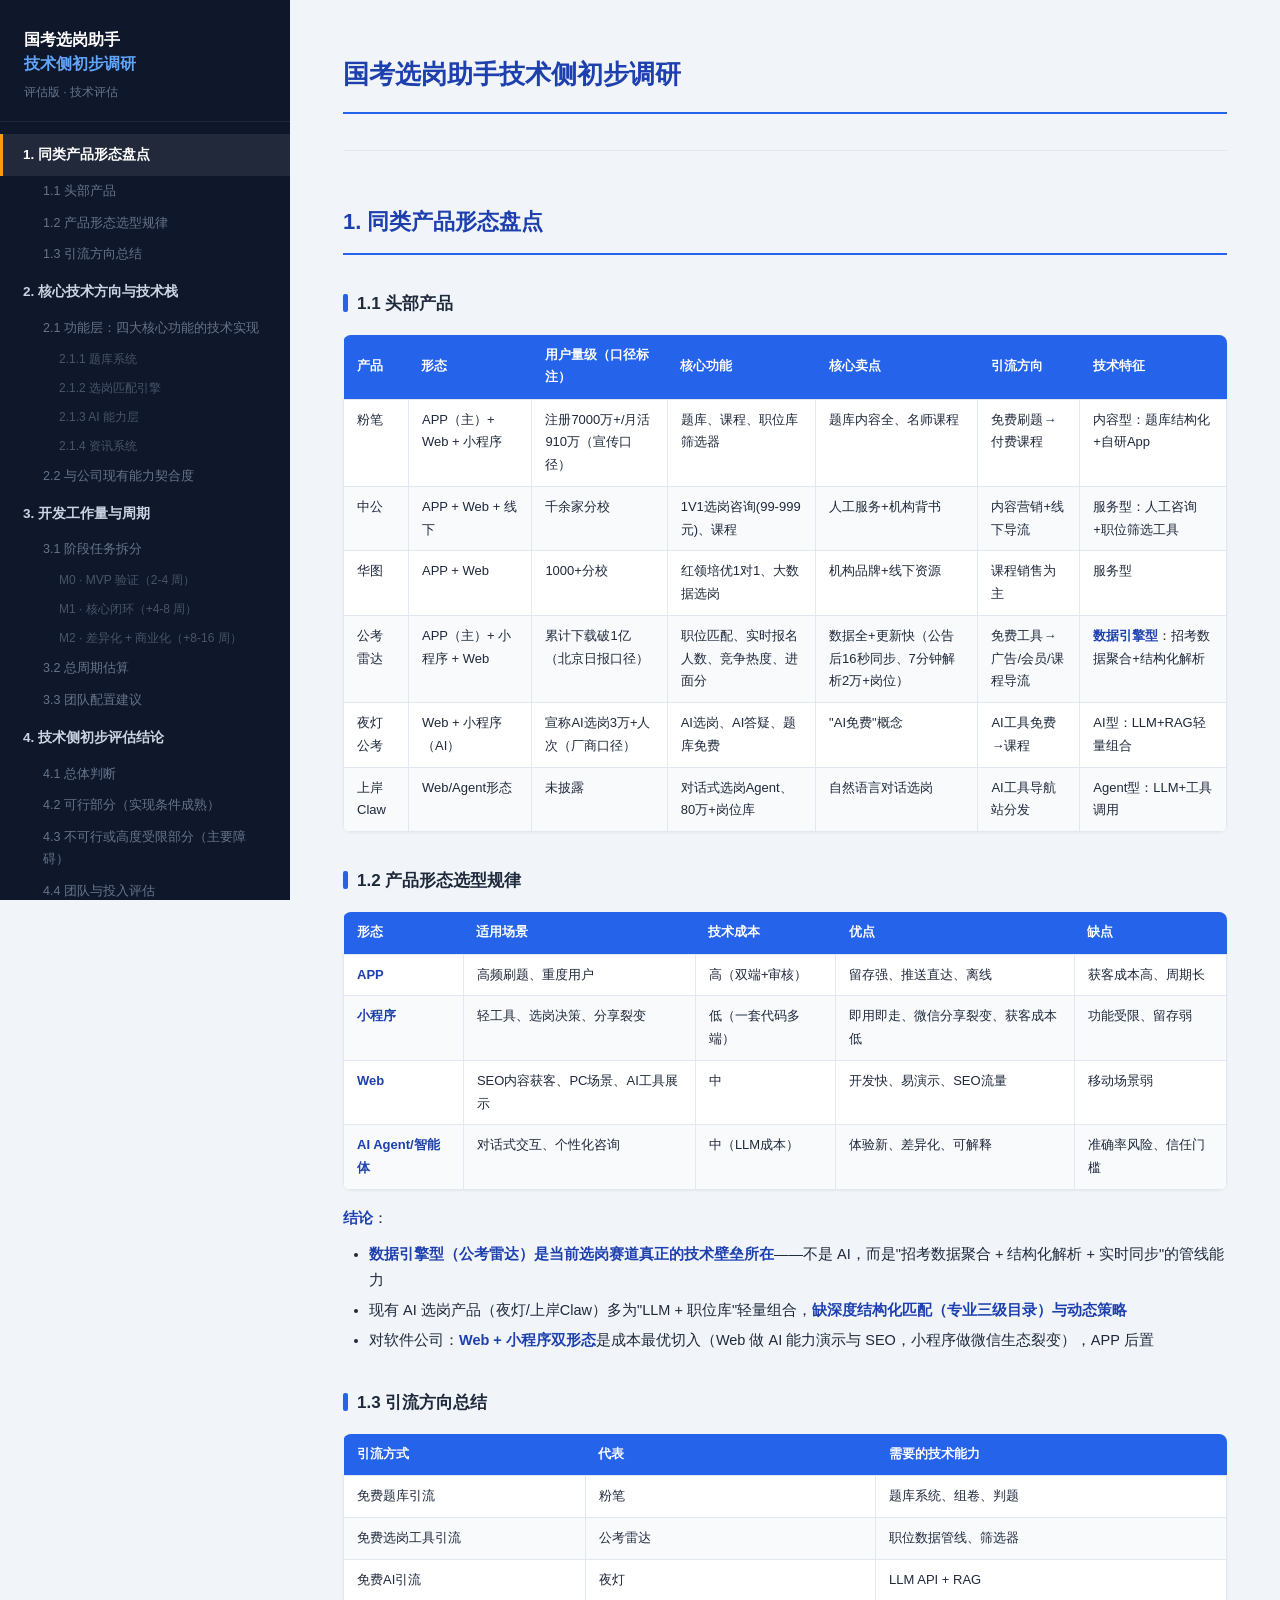
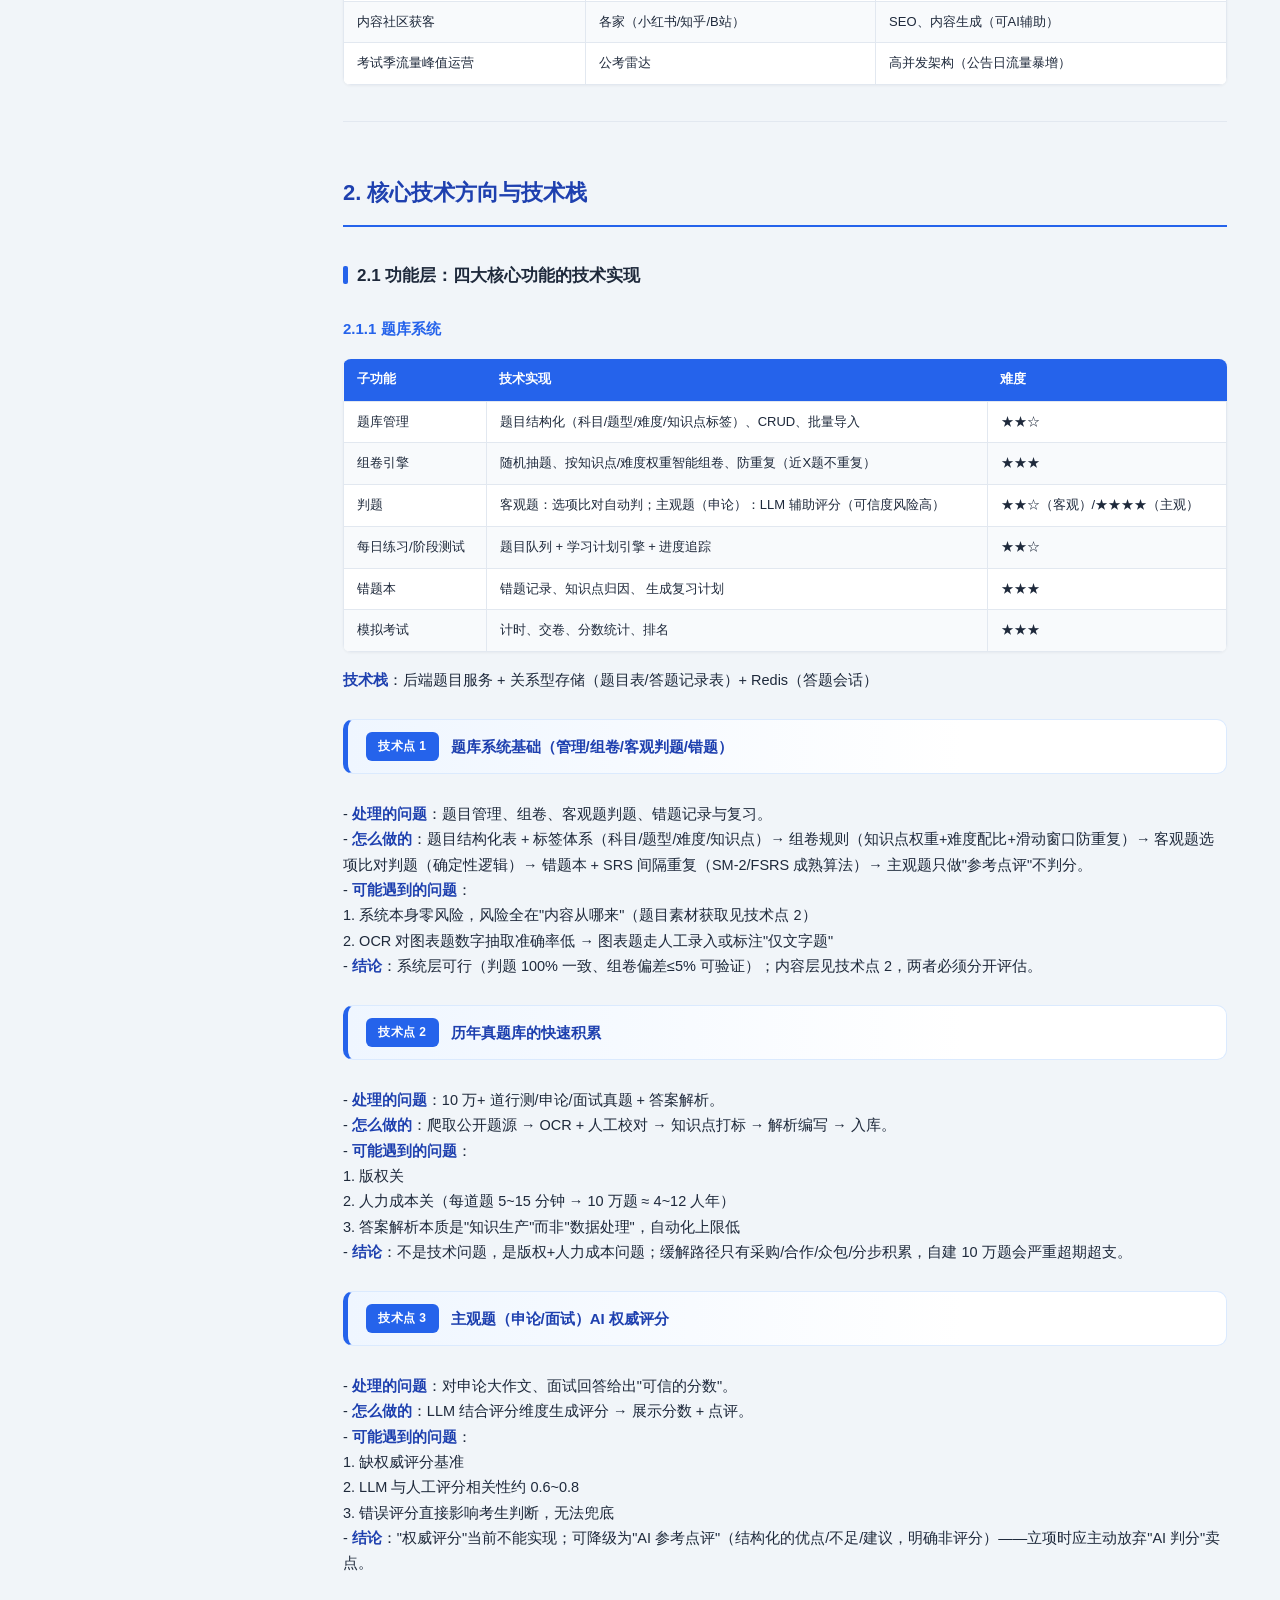
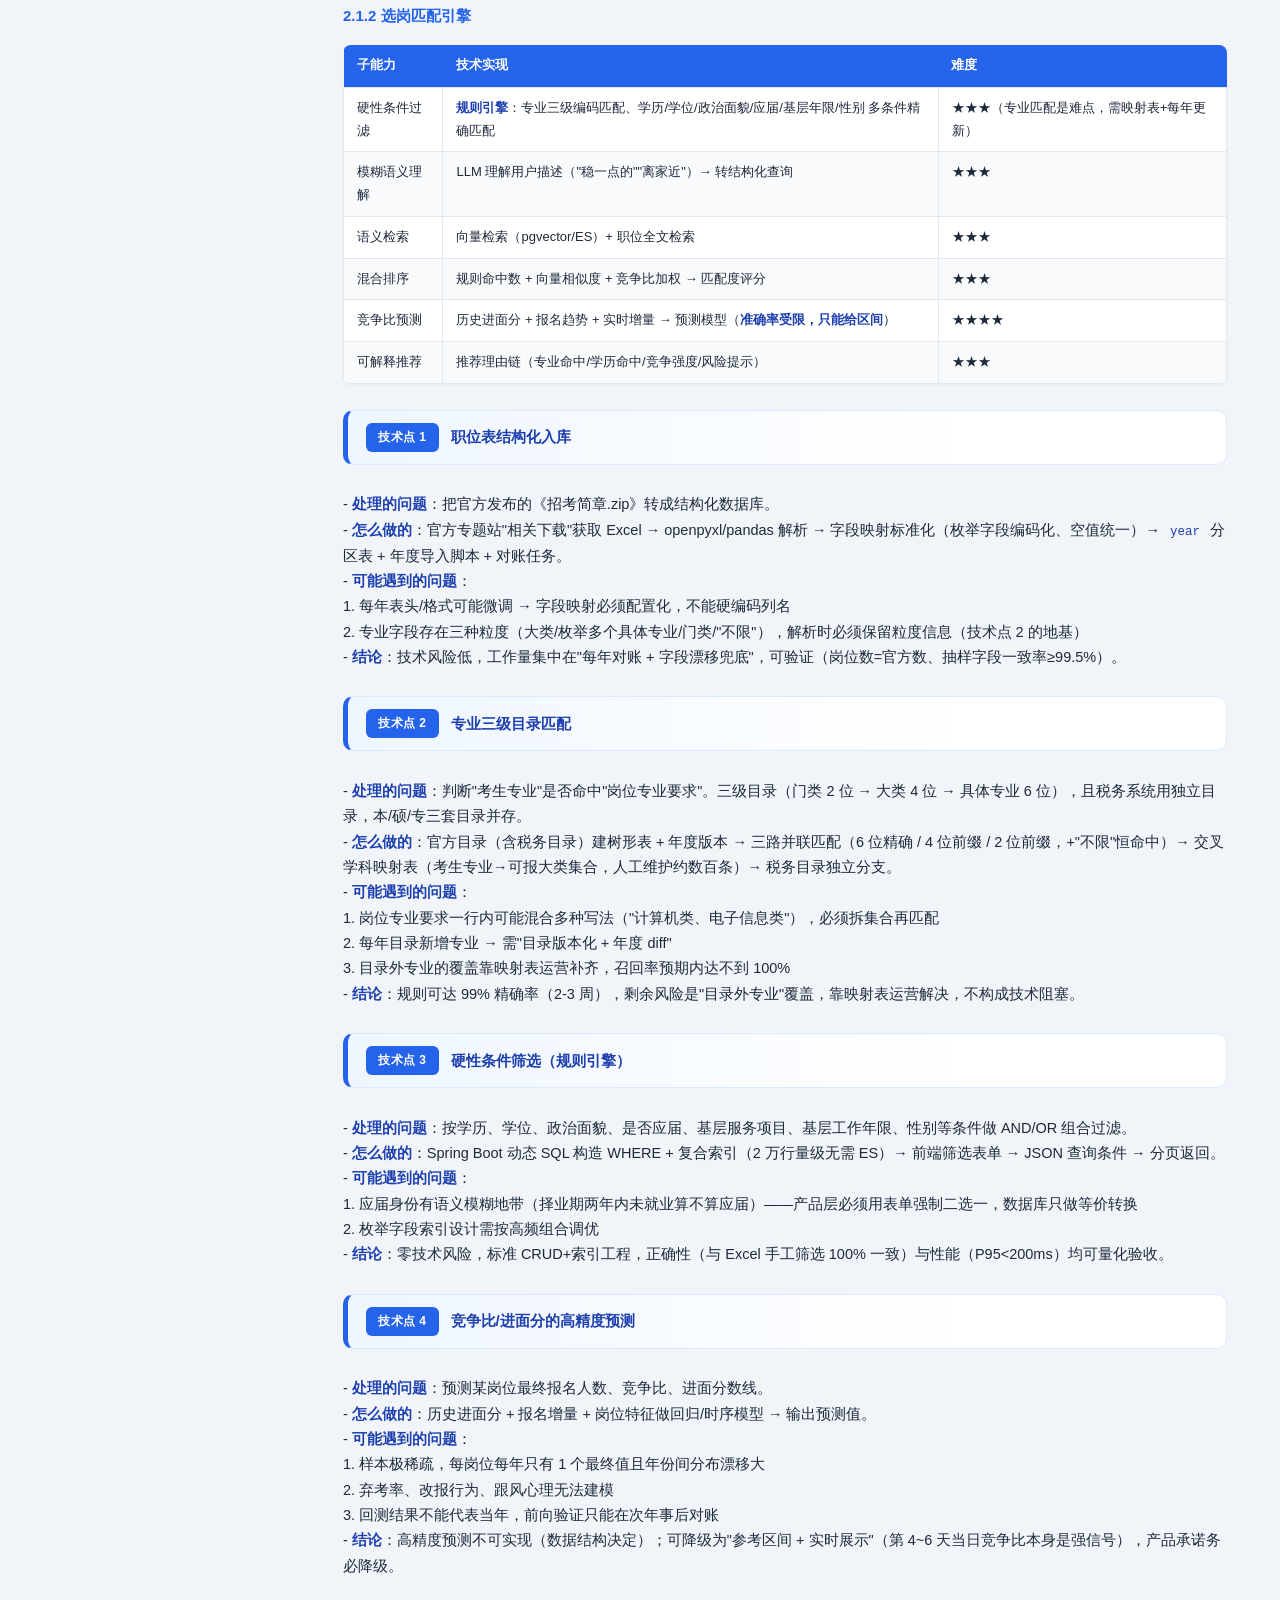
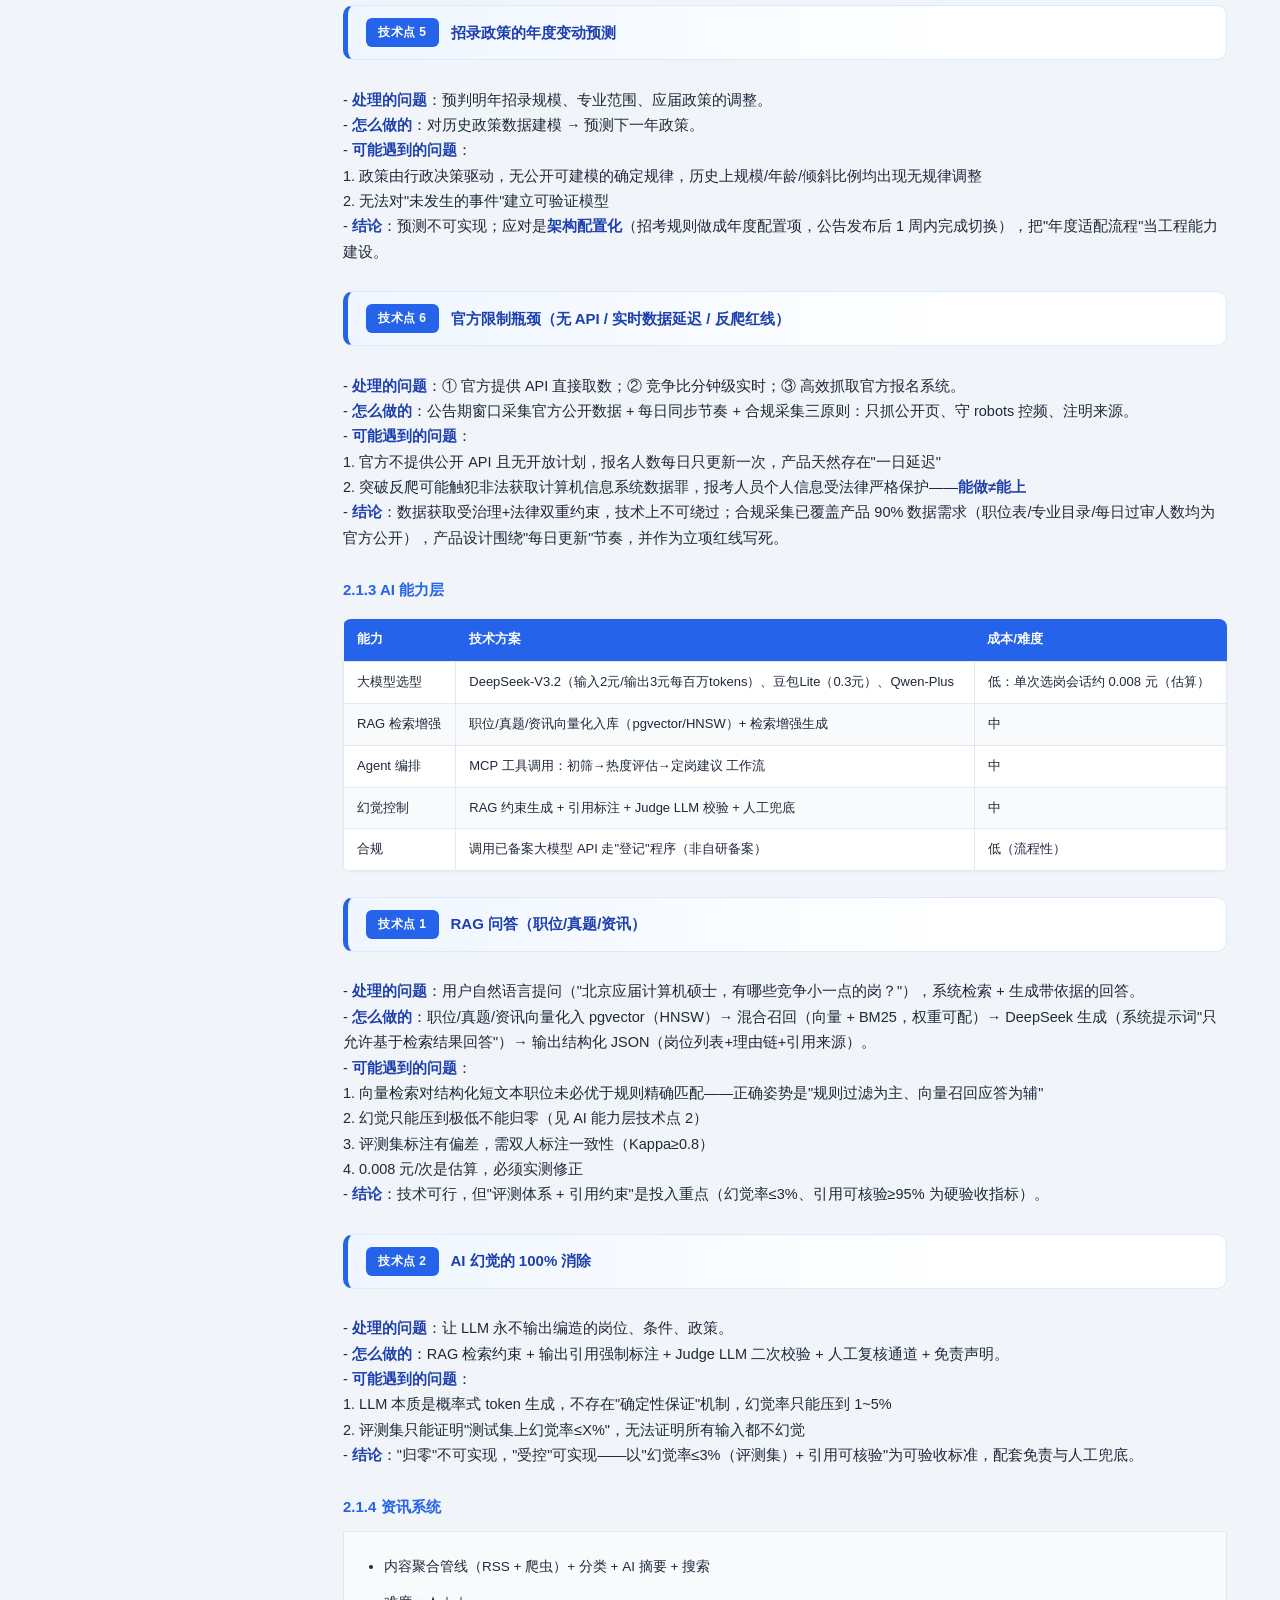
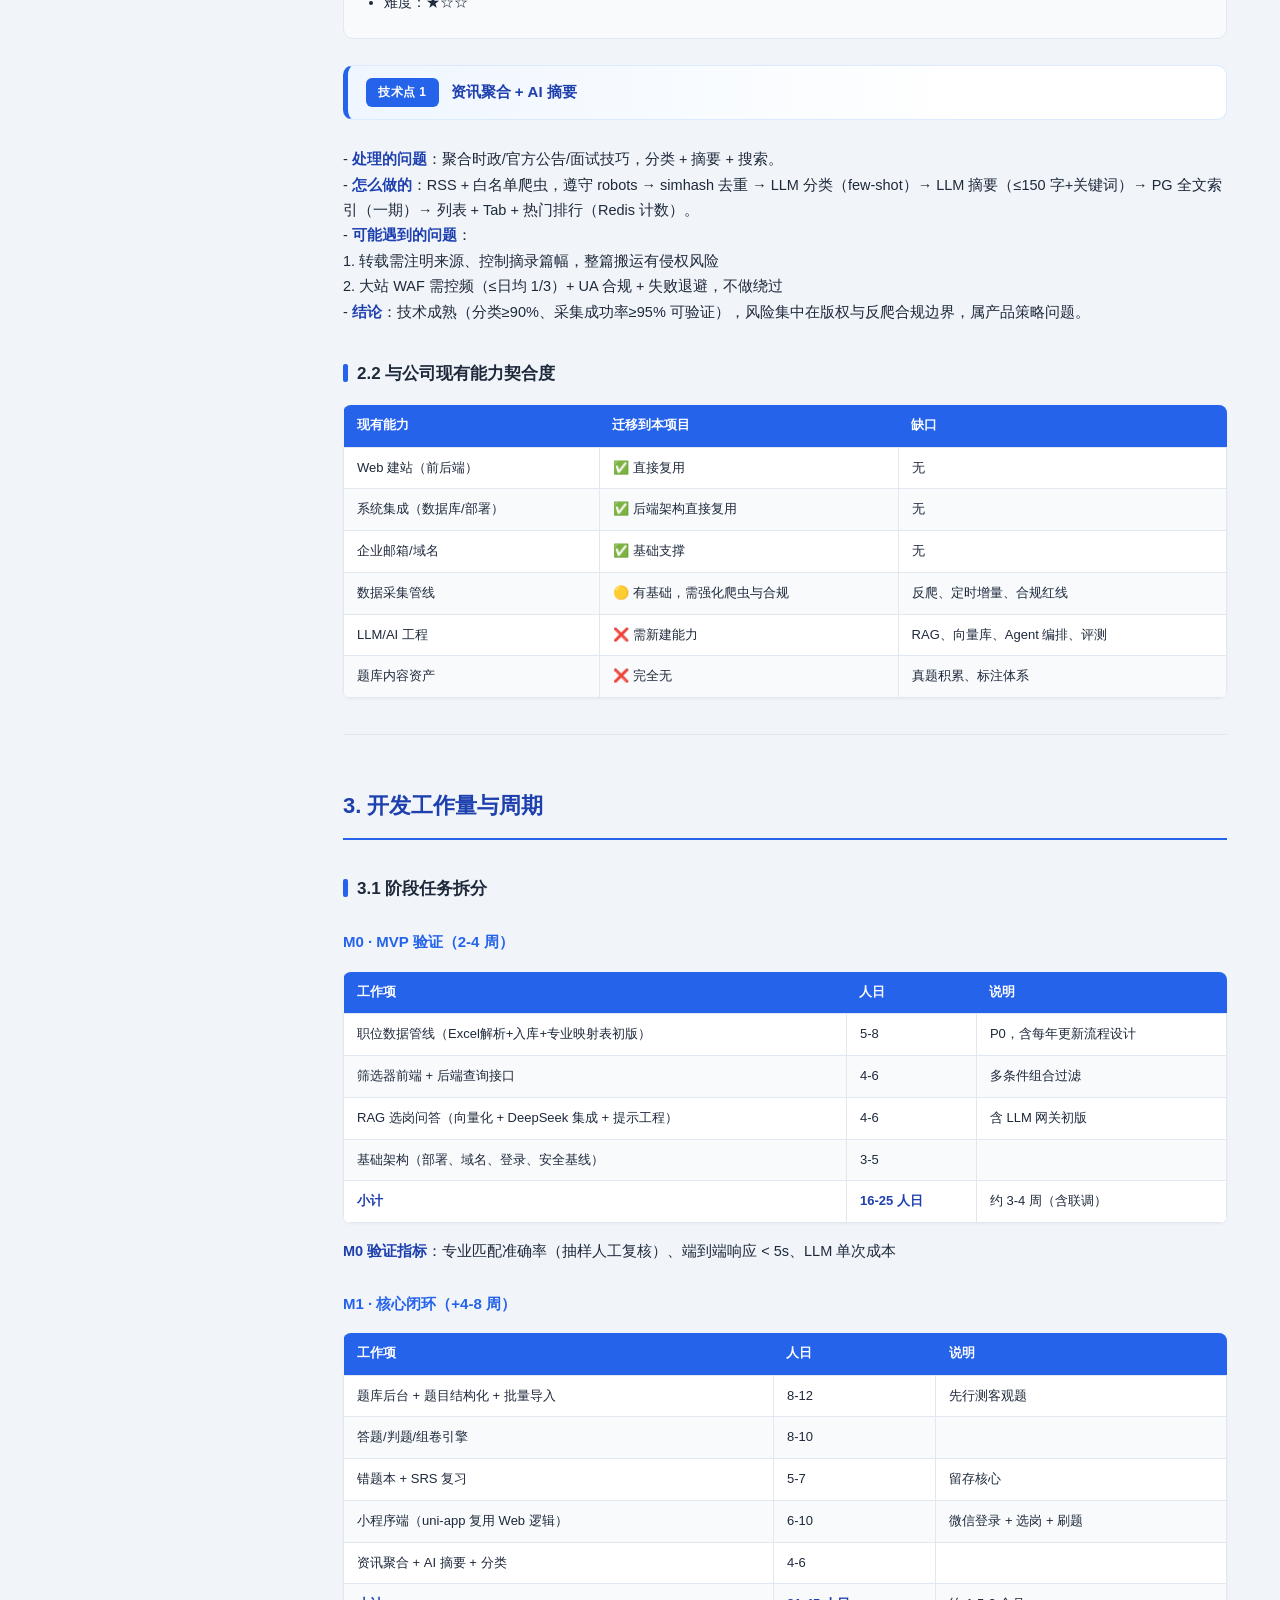
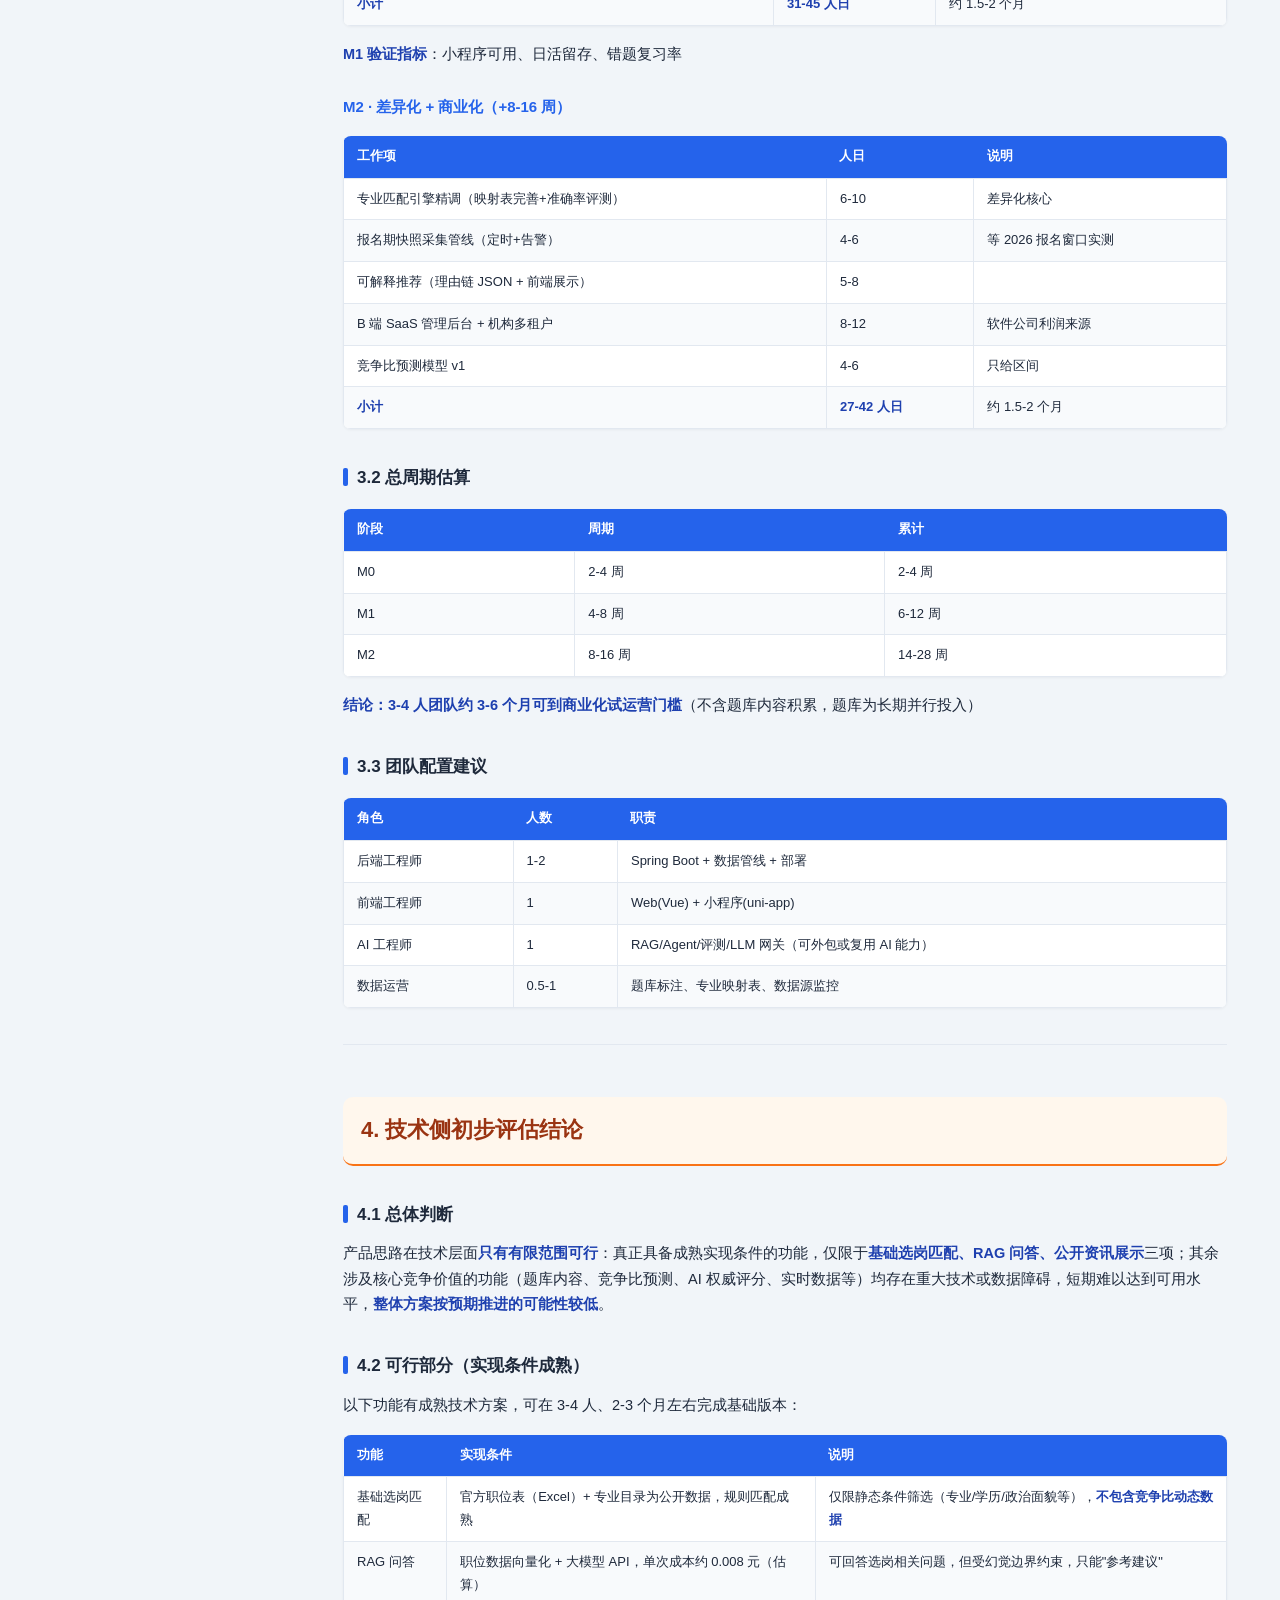
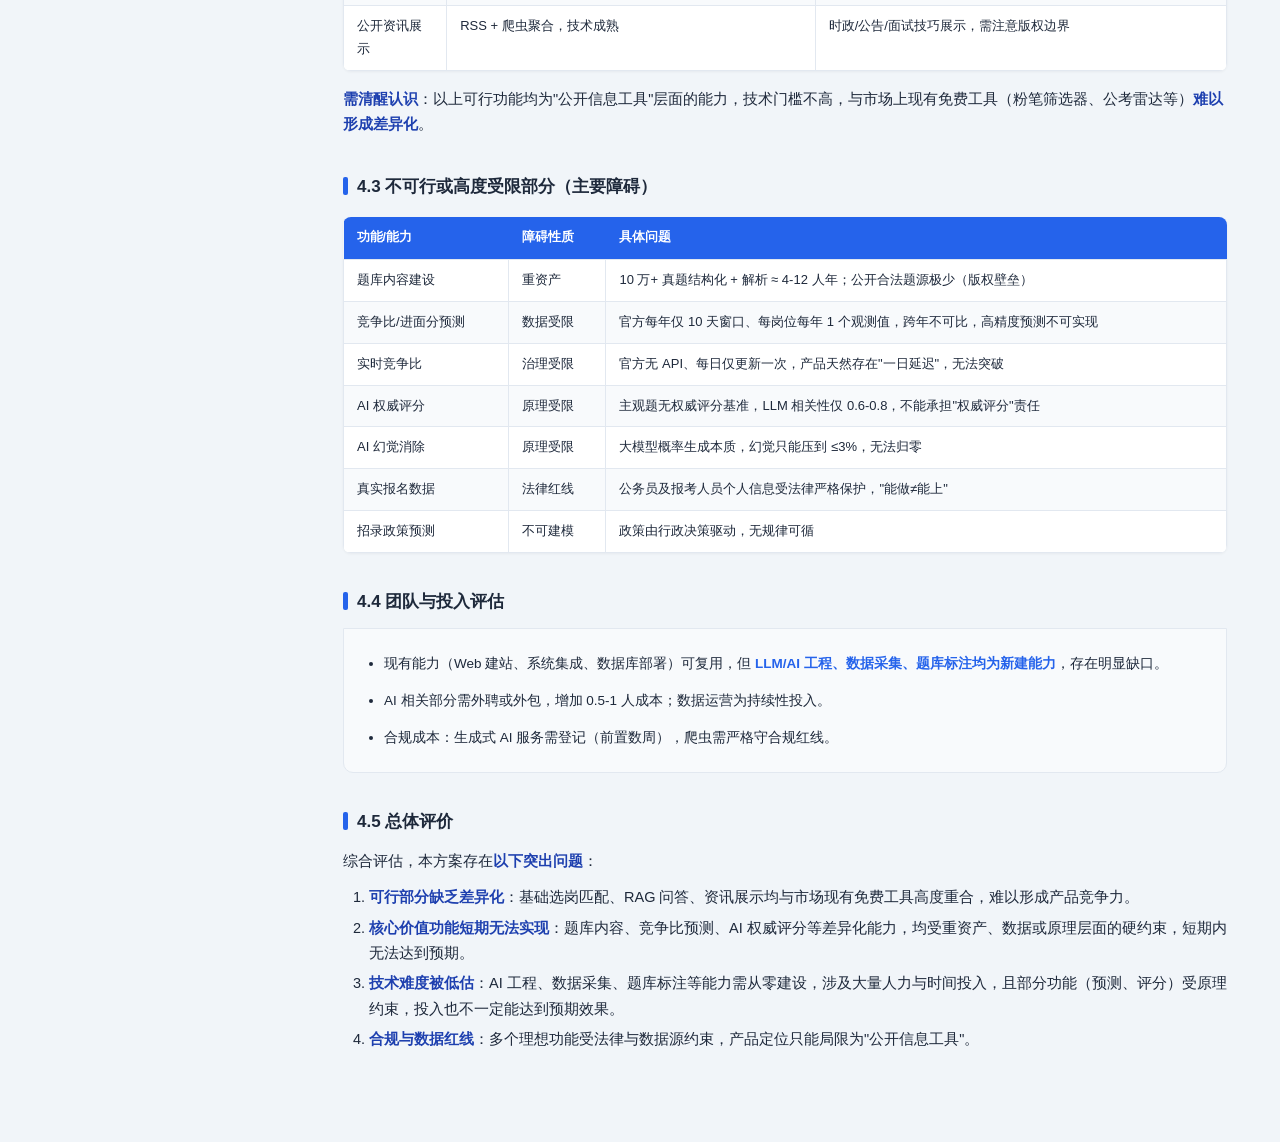
==== commit e079d7f0: "Update 评估版：括号内容精修、去除AI式表述" ====
--- a/guokao-zhaogang-tech-eval.html
+++ b/guokao-zhaogang-tech-eval.html
@@ -216,7 +216,7 @@
 </tr>
 </tbody>
 </table>
-<p><strong>结论（技术侧）</strong>：</p>
+<p><strong>结论</strong>：</p>
 <ul>
 <li><strong>数据引擎型（公考雷达）是当前选岗赛道真正的技术壁垒所在</strong>——不是 AI，而是"招考数据聚合 + 结构化解析 + 实时同步"的管线能力</li>
 <li>现有 AI 选岗产品（夜灯/上岸Claw）多为"LLM + 职位库"轻量组合，<strong>缺深度结构化匹配（专业三级目录）与动态策略</strong></li>
@@ -316,7 +316,7 @@
 - <strong>处理的问题</strong>：10 万+ 道行测/申论/面试真题 + 答案解析。<br />
 - <strong>怎么做的</strong>：爬取公开题源 → OCR + 人工校对 → 知识点打标 → 解析编写 → 入库。<br />
 - <strong>可能遇到的问题</strong>：<br />
-   1. 版权关（粉笔/中公/华图题库为商业资产，公开可合法获取的完整真题源极少）<br />
+   1. 版权关<br />
    2. 人力成本关（每道题 5~15 分钟 → 10 万题 ≈ 4~12 人年）<br />
    3. 答案解析本质是"知识生产"而非"数据处理"，自动化上限低<br />
 - <strong>结论</strong>：不是技术问题，是版权+人力成本问题；缓解路径只有采购/合作/众包/分步积累，自建 10 万题会严重超期超支。</p>
@@ -324,9 +324,9 @@
 - <strong>处理的问题</strong>：对申论大作文、面试回答给出"可信的分数"。<br />
 - <strong>怎么做的</strong>：LLM 结合评分维度生成评分 → 展示分数 + 点评。<br />
 - <strong>可能遇到的问题</strong>：<br />
-   1. 缺权威 ground truth（官方评分标准不公开，无法建立训练与评测基准）<br />
-   2. 相关性上限（LLM 与人工评分约 0.6~0.8，不足以承担"权威评分"）<br />
-   3. 责任关（错误评分直接影响考生判断，无法兜底）<br />
+   1. 缺权威评分基准<br />
+   2. LLM 与人工评分相关性约 0.6~0.8<br />
+   3. 错误评分直接影响考生判断，无法兜底<br />
 - <strong>结论</strong>："权威评分"当前不能实现；可降级为"AI 参考点评"（结构化的优点/不足/建议，明确非评分）——立项时应主动放弃"AI 判分"卖点。</p>
 <h4 id="2-1-2-选岗匹配引擎">2.1.2 选岗匹配引擎</h4>
 <table>
@@ -371,7 +371,7 @@
 </tbody>
 </table>
 <p><div class="tp-head"><span class="tp-badge">技术点 1</span><span class="tp-title">职位表结构化入库</span></div><br />
-- <strong>处理的问题</strong>：把官方发布的《招考简章.zip》（Excel 职位表，2026 年 20,714 岗位 / 38,119 人）转成结构化数据库。<br />
+- <strong>处理的问题</strong>：把官方发布的《招考简章.zip》转成结构化数据库。<br />
 - <strong>怎么做的</strong>：官方专题站"相关下载"获取 Excel → openpyxl/pandas 解析 → 字段映射标准化（枚举字段编码化、空值统一）→ <code>year</code> 分区表 + 年度导入脚本 + 对账任务。<br />
 - <strong>可能遇到的问题</strong>：<br />
    1. 每年表头/格式可能微调 → 字段映射必须配置化，不能硬编码列名<br />
@@ -396,25 +396,23 @@
 - <strong>处理的问题</strong>：预测某岗位最终报名人数、竞争比、进面分数线。<br />
 - <strong>怎么做的</strong>：历史进面分 + 报名增量 + 岗位特征做回归/时序模型 → 输出预测值。<br />
 - <strong>可能遇到的问题</strong>：<br />
-   1. 样本极稀疏（每岗位每年只有 1 个最终值，年份间分布漂移大）<br />
-   2. 不可观测变量（弃考率、改报行为、跟风心理无法建模）<br />
-   3. 验证关（回测结果不能代表当年，前向验证只能在次年事后对账）<br />
+   1. 样本极稀疏，每岗位每年只有 1 个最终值且年份间分布漂移大<br />
+   2. 弃考率、改报行为、跟风心理无法建模<br />
+   3. 回测结果不能代表当年，前向验证只能在次年事后对账<br />
 - <strong>结论</strong>：高精度预测不可实现（数据结构决定）；可降级为"参考区间 + 实时展示"（第 4~6 天当日竞争比本身是强信号），产品承诺务必降级。</p>
 <p><div class="tp-head"><span class="tp-badge">技术点 5</span><span class="tp-title">招录政策的年度变动预测</span></div><br />
 - <strong>处理的问题</strong>：预判明年招录规模、专业范围、应届政策的调整。<br />
 - <strong>怎么做的</strong>：对历史政策数据建模 → 预测下一年政策。<br />
 - <strong>可能遇到的问题</strong>：<br />
    1. 政策由行政决策驱动，无公开可建模的确定规律，历史上规模/年龄/倾斜比例均出现无规律调整<br />
-   2. 验证关——无法对"未发生的事件"建立可验证模型<br />
+   2. 无法对"未发生的事件"建立可验证模型<br />
 - <strong>结论</strong>：预测不可实现；应对是<strong>架构配置化</strong>（招考规则做成年度配置项，公告发布后 1 周内完成切换），把"年度适配流程"当工程能力建设。</p>
 <p><div class="tp-head"><span class="tp-badge">技术点 6</span><span class="tp-title">官方限制瓶颈（无 API / 实时数据延迟 / 反爬红线）</span></div><br />
 - <strong>处理的问题</strong>：① 官方提供 API 直接取数；② 竞争比分钟级实时；③ 高效抓取官方报名系统。<br />
-- <strong>怎么做的</strong>：公告期窗口采集官方公开数据 + 每日同步节奏 + 合规采集三原则（只抓公开页、守 robots 控频、注明来源）。<br />
-- <strong>可能遇到的问题</strong>：<br />
-   1. 治理关（官方不提供公开 API 且无开放计划<br />
-   2. 官方报名人数每日只更新一次 → 产品天然存在"一日延迟"，任何技术无法突破）<br />
-   3. 法律关（突破反爬可能触犯非法获取计算机信息系统数据罪<br />
-   4. 公务员及报考人员个人信息受法律严格保护，采集即违法——<strong>能做≠能上</strong>）<br />
+- <strong>怎么做的</strong>：公告期窗口采集官方公开数据 + 每日同步节奏 + 合规采集三原则：只抓公开页、守 robots 控频、注明来源。<br />
+- <strong>可能遇到的问题</strong>：<br />
+   1. 官方不提供公开 API 且无开放计划，报名人数每日只更新一次，产品天然存在"一日延迟"<br />
+   2. 突破反爬可能触犯非法获取计算机信息系统数据罪，报考人员个人信息受法律严格保护——<strong>能做≠能上</strong><br />
 - <strong>结论</strong>：数据获取受治理+法律双重约束，技术上不可绕过；合规采集已覆盖产品 90% 数据需求（职位表/专业目录/每日过审人数均为官方公开），产品设计围绕"每日更新"节奏，并作为立项红线写死。</p>
 <h4 id="2-1-3-ai-能力层">2.1.3 AI 能力层</h4>
 <table>
@@ -466,8 +464,8 @@
 - <strong>处理的问题</strong>：让 LLM 永不输出编造的岗位、条件、政策。<br />
 - <strong>怎么做的</strong>：RAG 检索约束 + 输出引用强制标注 + Judge LLM 二次校验 + 人工复核通道 + 免责声明。<br />
 - <strong>可能遇到的问题</strong>：<br />
-   1. 原理关（LLM 本质是概率式 token 生成，不存在"确定性保证"机制，幻觉率只能压到 1~5%，理论无法归零）<br />
-   2. 验证关（评测集只能证明"测试集上幻觉率≤X%"，无法证明"所有输入都不幻觉"）<br />
+   1. LLM 本质是概率式 token 生成，不存在"确定性保证"机制，幻觉率只能压到 1~5%<br />
+   2. 评测集只能证明"测试集上幻觉率≤X%"，无法证明所有输入都不幻觉<br />
 - <strong>结论</strong>："归零"不可实现，"受控"可实现——以"幻觉率≤3%（评测集）+ 引用可核验"为可验收标准，配套免责与人工兜底。</p>
 <h4 id="2-1-4-资讯系统">2.1.4 资讯系统</h4>
 <ul>
@@ -476,9 +474,9 @@
 </ul>
 <p><div class="tp-head"><span class="tp-badge">技术点 1</span><span class="tp-title">资讯聚合 + AI 摘要</span></div><br />
 - <strong>处理的问题</strong>：聚合时政/官方公告/面试技巧，分类 + 摘要 + 搜索。<br />
-- <strong>怎么做的</strong>：RSS + 白名单爬虫（遵守 robots）→ simhash 去重 → LLM 分类（few-shot）→ LLM 摘要（≤150 字+关键词）→ PG 全文索引（一期）→ 列表 + Tab + 热门排行（Redis 计数）。<br />
-- <strong>可能遇到的问题</strong>：<br />
-   1. 版权是真实风险（转载需注明来源、控制摘录篇幅，整篇搬运有侵权风险）<br />
+- <strong>怎么做的</strong>：RSS + 白名单爬虫，遵守 robots → simhash 去重 → LLM 分类（few-shot）→ LLM 摘要（≤150 字+关键词）→ PG 全文索引（一期）→ 列表 + Tab + 热门排行（Redis 计数）。<br />
+- <strong>可能遇到的问题</strong>：<br />
+   1. 转载需注明来源、控制摘录篇幅，整篇搬运有侵权风险<br />
    2. 大站 WAF 需控频（≤日均 1/3）+ UA 合规 + 失败退避，不做绕过<br />
 - <strong>结论</strong>：技术成熟（分类≥90%、采集成功率≥95% 可验证），风险集中在版权与反爬合规边界，属产品策略问题。</p>
 <h3 id="2-2-与公司现有能力契合度">2.2 与公司现有能力契合度</h3>
